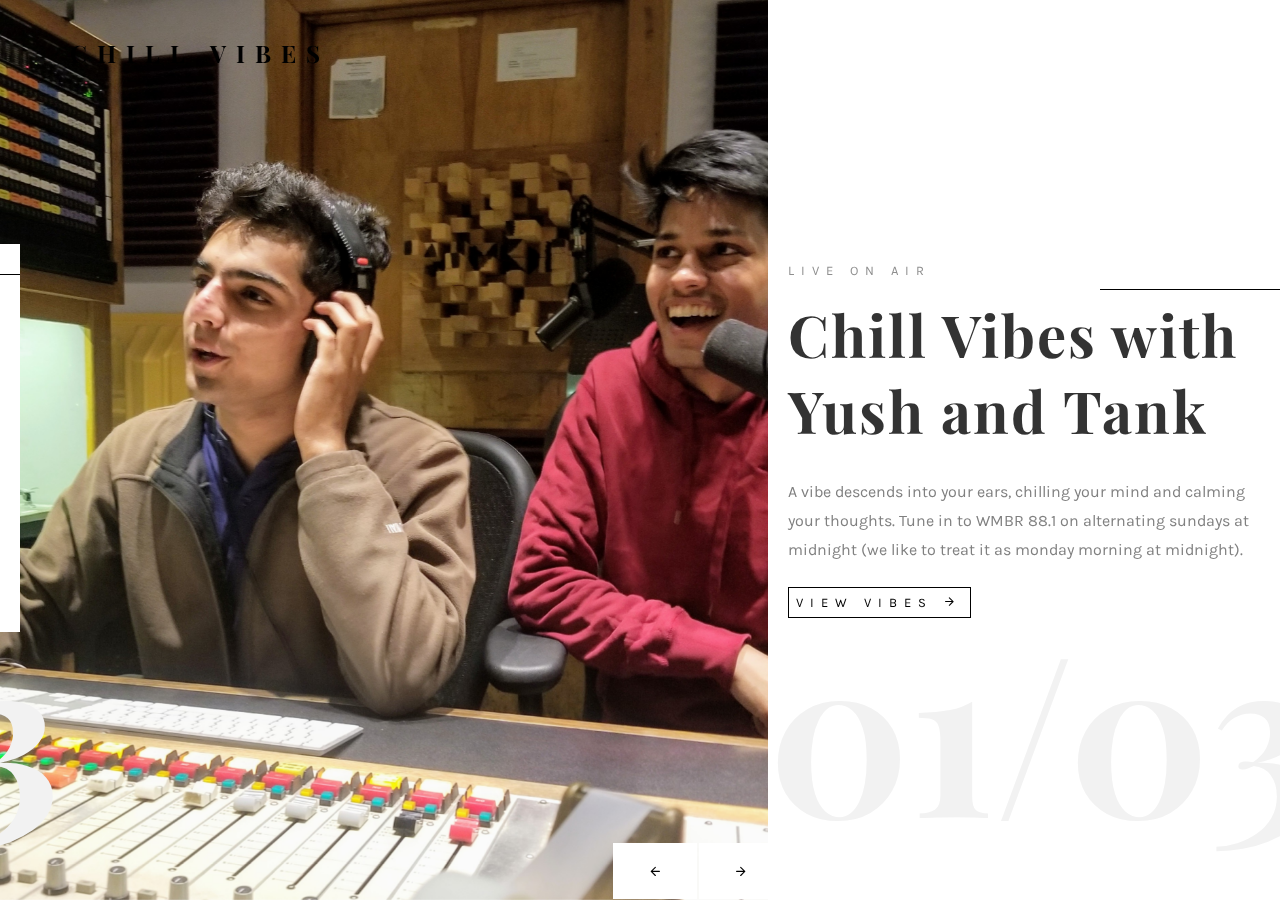
==== index.html @ d52e5799 "updated text to not overlap" ====
<!DOCTYPE HTML>
<html>
	<head>
	<meta charset="utf-8">
	<meta http-equiv="X-UA-Compatible" content="IE=edge">
	<title>Chill Vibes</title>
	<meta name="viewport" content="width=device-width, initial-scale=1">
	<meta name="description" content="" />
	<meta name="keywords" content="" />
	<meta name="author" content="" />

  <!-- Facebook and Twitter integration -->
	<meta property="og:title" content=""/>
	<meta property="og:image" content=""/>
	<meta property="og:url" content=""/>
	<meta property="og:site_name" content=""/>
	<meta property="og:description" content=""/>
	<meta name="twitter:title" content="" />
	<meta name="twitter:image" content="" />
	<meta name="twitter:url" content="" />
	<meta name="twitter:card" content="" />

	<!-- Place favicon.ico and apple-touch-icon.png in the root directory -->
	<link rel="shortcut icon" href="favicon.ico">

	<link href="https://fonts.googleapis.com/css?family=Karla:400,700" rel="stylesheet">
	<link href="https://fonts.googleapis.com/css?family=Playfair+Display:400,400i,700" rel="stylesheet">
	
	<!-- Animate.css -->
	<link rel="stylesheet" href="css/animate.css">
	<!-- Icomoon Icon Fonts-->
	<link rel="stylesheet" href="css/icomoon.css">
	<!-- Bootstrap  -->
	<link rel="stylesheet" href="css/bootstrap.css">
	<!-- Owl Carousel -->
	<link rel="stylesheet" href="css/owl.carousel.min.css">
	<link rel="stylesheet" href="css/owl.theme.default.min.css">
	<!-- Magnific Popup -->
	<link rel="stylesheet" href="css/magnific-popup.css">

	<link rel="stylesheet" href="css/style.css">


	<!-- Modernizr JS -->
	<script src="js/modernizr-2.6.2.min.js"></script>
	<!-- FOR IE9 below -->
	<!--[if lt IE 9]>
	<script src="js/respond.min.js"></script>
	<![endif]-->

	</head>
	<body>

	<!-- <nav id="colorlib-main-nav" role="navigation">
		<a href="#" class="js-colorlib-nav-toggle colorlib-nav-toggle active"><i></i></a>
		<div class="js-fullheight colorlib-table">
			<div class="colorlib-table-cell js-fullheight">
				<div class="row">
					<div class="col-md-12">
						<div class="form-group">
							<input type="text" class="form-control" id="search" placeholder="Enter any key to search...">
							<button type="submit" class="btn btn-primary"><i class="icon-search3"></i></button>
						</div>
					</div>
				</div>
				<div class="row">
					<div class="col-md-12">
						<ul>
							<li class="active"><a href="index.html">Home</a></li>
							<li><a href="work.html">Work</a></li>
							<li><a href="blog.html">Blog</a></li>
							<li><a href="about.html">About</a></li>
							<li><a href="contact.html">Contact</a></li>
						</ul>
					</div>
				</div>
				<div class="row">
					<div class="col-md-12">
						<h2 class="head-title">Gallery</h2>
						<a href="images/work-1.jpg" class="gallery image-popup-link text-center" style="background-image: url(images/work-1.jpg);">
							<span><i class="icon-search3"></i></span>
						</a>
						<a href="images/work-2.jpg" class="gallery image-popup-link text-center" style="background-image: url(images/work-2.jpg);">
							<span><i class="icon-search3"></i></span>
						</a>
						<a href="images/work-3.jpg" class="gallery image-popup-link text-center" style="background-image: url(images/work-3.jpg);">
							<span><i class="icon-search3"></i></span>
						</a>
						<a href="images/work-4.jpg" class="gallery image-popup-link text-center" style="background-image: url(images/work-4.jpg);">
							<span><i class="icon-search3"></i></span>
						</a>
					</div>
				</div>
			</div>
		</div>
	</nav> -->
	
	<div id="colorlib-page">
		<header>
			<div class="container">
				<div class="row">
					<div class="col-md-12">
						<div class="colorlib-navbar-brand">
							<a class="colorlib-logo" href="index.html">Chill Vibes</a>
						</div>
						<!-- <a href="#" class="js-colorlib-nav-toggle colorlib-nav-toggle"><i></i></a> -->
					</div>
				</div>
			</div>
		</header>
		<div id="colorlib-hero" class="js-fullheight">
			<div class="owl-carousel">
				<div class="item">
					<div class="hero-flex js-fullheight">
						<div class="col-three-forth">
							<div class="hero-img js-fullheight" style="background-image: url(images/radioshow1.jpg);"></div>
						</div>
						<div class="col-one-forth js-fullheight">
							<div class="display-t js-fullheight">
								<div class="display-tc js-fullheight">
									<h2 class="number">01/03</h2>
									<div class="text-inner" style="background-color:rgb(256,256,256);margin-left: 20px">
										<div class="desc">
											<span class="tag" >Live on Air</span>
											<h2>Chill Vibes with Yush and Tank</h2>
											<p>A vibe descends into your ears, chilling your mind and calming your thoughts. Tune in to WMBR 88.1 on alternating sundays at midnight (we like to treat it as monday morning at midnight).</p>
											<p><a href="work.html" class="btn-view" >View Vibes <i class="icon-arrow-right3"></i></a></p>
										</div>
									</div>
								</div>
							</div>
						</div>
					</div>
				</div>
				<div class="item">
					<div class="hero-flex js-fullheight">
						<div class="col-three-forth">
							<div class="hero-img js-fullheight" style="background-image: url(images/img_bg_1.jpg);"></div>
						</div>
						<div class="col-one-forth js-fullheight">
							<div class="display-t js-fullheight">
								<div class="display-tc js-fullheight">
									<h2 class="number">02/03</h2>
									<div class="text-inner"  style="background-color:rgb(256,256,256);margin-left: 20px">
										<div class="desc">
											<span class="tag" >Live on Air</span>
											<h2 >Chill Vibes with Yush and Tank</h2>
											<p >A small vibe whistles into your ears, chilling your mind and calming your thoughts. Tune in to WMBR 88.1 on alternating sundays at midnight (we like to treat it as monday morning at midnight).</p>
											<p><a href="work.html" class="btn-view" >View Vibes <i class="icon-arrow-right3"></i></a></p>
										</div>
									</div>
								</div>
							</div>
						</div>
					</div>
				</div>
				<div class="item">
					<div class="hero-flex js-fullheight">
						<div class="col-three-forth">
							<div class="hero-img js-fullheight" style="background-image: url(images/walker1.jpg);"></div>
						</div>
						<div class="col-one-forth js-fullheight">
							<h2 class="number">03/03</h2>
							<div class="display-t js-fullheight">
								<div class="display-tc js-fullheight">
									<div class="text-inner"  style="background-color:rgb(256,256,256);margin-left: 20px">
										<div class="desc">
											<span class="tag" >Live on Air</span>
											<h2 >Chill Vibes with Yush and Tank</h2>
											<p >A small vibe carouses into your ears, chilling your mind and calming your thoughts. Tune in to WMBR 88.1 on alternating sundays at midnight (we like to treat it as monday morning at midnight).</p>
											<p><a href="work.html" class="btn-view" >View Vibes<i class="icon-arrow-right3"></i></a></p>
										</div>
									</div>
								</div>
							</div>
						</div>
					</div>
				</div>
			</div>
		</div>
	
	</div>

	<!-- jQuery -->
	<script src="js/jquery.min.js"></script>
	<!-- jQuery Easing -->
	<script src="js/jquery.easing.1.3.js"></script>
	<!-- Bootstrap -->
	<script src="js/bootstrap.min.js"></script>
	<!-- Waypoints -->
	<script src="js/jquery.waypoints.min.js"></script>
	<!-- Owl Carousel -->
	<script src="js/owl.carousel.min.js"></script>
	<!-- Magnific Popup -->
	<script src="js/jquery.magnific-popup.min.js"></script>
	<script src="js/magnific-popup-options.js"></script>

	<!-- Main JS (Do not remove) -->
	<script src="js/main.js"></script>

	</body>
</html>
---- css/icomoon.css ----
@font-face {
  font-family: 'icomoon';
  src:  url('fonts/icomoon.eot?tmere9');
  src:  url('fonts/icomoon.eot?tmere9#iefix') format('embedded-opentype'),
    url('fonts/icomoon.ttf?tmere9') format('truetype'),
    url('fonts/icomoon.woff?tmere9') format('woff'),
    url('fonts/icomoon.svg?tmere9#icomoon') format('svg');
  font-weight: normal;
  font-style: normal;
}

[class^="icon-"], [class*=" icon-"] {
  /* use !important to prevent issues with browser extensions that change fonts */
  font-family: 'icomoon' !important;
  speak: none;
  font-style: normal;
  font-weight: normal;
  font-variant: normal;
  text-transform: none;
  line-height: 1;

  /* Better Font Rendering =========== */
  -webkit-font-smoothing: antialiased;
  -moz-osx-font-smoothing: grayscale;
}

.icon-activity:before {
  content: "\e900";
}
.icon-airplay:before {
  content: "\e901";
}
.icon-alert-circle:before {
  content: "\e902";
}
.icon-alert-octagon:before {
  content: "\e903";
}
.icon-alert-triangle:before {
  content: "\e904";
}
.icon-align-center:before {
  content: "\e905";
}
.icon-align-justify:before {
  content: "\e906";
}
.icon-align-left:before {
  content: "\e907";
}
.icon-align-right:before {
  content: "\e908";
}
.icon-anchor:before {
  content: "\e909";
}
.icon-aperture:before {
  content: "\e90a";
}
.icon-arrow-down3:before {
  content: "\e90b";
}
.icon-arrow-down-circle:before {
  content: "\e90c";
}
.icon-arrow-down-left3:before {
  content: "\e90d";
}
.icon-arrow-down-right3:before {
  content: "\e90e";
}
.icon-arrow-left3:before {
  content: "\e90f";
}
.icon-arrow-left-circle:before {
  content: "\e910";
}
.icon-arrow-right3:before {
  content: "\e911";
}
.icon-arrow-right-circle:before {
  content: "\e912";
}
.icon-arrow-up3:before {
  content: "\e913";
}
.icon-arrow-up-circle:before {
  content: "\e914";
}
.icon-arrow-up-left3:before {
  content: "\e915";
}
.icon-arrow-up-right3:before {
  content: "\e916";
}
.icon-at-sign:before {
  content: "\e917";
}
.icon-award:before {
  content: "\e918";
}
.icon-bar-chart:before {
  content: "\e919";
}
.icon-bar-chart-2:before {
  content: "\e91a";
}
.icon-battery:before {
  content: "\e91b";
}
.icon-battery-charging:before {
  content: "\e91c";
}
.icon-bell2:before {
  content: "\e91d";
}
.icon-bell-off:before {
  content: "\e91e";
}
.icon-bluetooth:before {
  content: "\e91f";
}
.icon-bold2:before {
  content: "\e920";
}
.icon-book2:before {
  content: "\e921";
}
.icon-book-open:before {
  content: "\e922";
}
.icon-bookmark2:before {
  content: "\e923";
}
.icon-box:before {
  content: "\e924";
}
.icon-briefcase2:before {
  content: "\e925";
}
.icon-calendar2:before {
  content: "\e926";
}
.icon-camera2:before {
  content: "\e927";
}
.icon-camera-off:before {
  content: "\e928";
}
.icon-cast:before {
  content: "\e929";
}
.icon-check:before {
  content: "\e92a";
}
.icon-check-circle:before {
  content: "\e92b";
}
.icon-check-square:before {
  content: "\e92c";
}
.icon-chevron-down:before {
  content: "\e92d";
}
.icon-chevron-left:before {
  content: "\e92e";
}
.icon-chevron-right:before {
  content: "\e92f";
}
.icon-chevron-up:before {
  content: "\e930";
}
.icon-chevrons-down:before {
  content: "\e931";
}
.icon-chevrons-left:before {
  content: "\e932";
}
.icon-chevrons-right:before {
  content: "\e933";
}
.icon-chevrons-up:before {
  content: "\e934";
}
.icon-chrome2:before {
  content: "\e935";
}
.icon-circle:before {
  content: "\e936";
}
.icon-clipboard2:before {
  content: "\e937";
}
.icon-clock3:before {
  content: "\e938";
}
.icon-cloud2:before {
  content: "\e939";
}
.icon-cloud-drizzle:before {
  content: "\e93a";
}
.icon-cloud-lightning:before {
  content: "\e93b";
}
.icon-cloud-off:before {
  content: "\e93c";
}
.icon-cloud-rain:before {
  content: "\e93d";
}
.icon-cloud-snow:before {
  content: "\e93e";
}
.icon-code:before {
  content: "\e93f";
}
.icon-codepen2:before {
  content: "\e940";
}
.icon-command2:before {
  content: "\e941";
}
.icon-compass3:before {
  content: "\e942";
}
.icon-copy2:before {
  content: "\e943";
}
.icon-corner-down-left:before {
  content: "\e944";
}
.icon-corner-down-right:before {
  content: "\e945";
}
.icon-corner-left-down:before {
  content: "\e946";
}
.icon-corner-left-up:before {
  content: "\e947";
}
.icon-corner-right-down:before {
  content: "\e948";
}
.icon-corner-right-up:before {
  content: "\e949";
}
.icon-corner-up-left:before {
  content: "\e94a";
}
.icon-corner-up-right:before {
  content: "\e94b";
}
.icon-cpu:before {
  content: "\e94c";
}
.icon-credit-card2:before {
  content: "\e94d";
}
.icon-crop2:before {
  content: "\e94e";
}
.icon-crosshair:before {
  content: "\e94f";
}
.icon-database2:before {
  content: "\e950";
}
.icon-delete:before {
  content: "\e951";
}
.icon-disc:before {
  content: "\e952";
}
.icon-dollar-sign:before {
  content: "\e953";
}
.icon-download4:before {
  content: "\e954";
}
.icon-download-cloud:before {
  content: "\e955";
}
.icon-droplet2:before {
  content: "\e956";
}
.icon-edit:before {
  content: "\e957";
}
.icon-edit-2:before {
  content: "\e958";
}
.icon-edit-3:before {
  content: "\e959";
}
.icon-external-link:before {
  content: "\e95a";
}
.icon-eye2:before {
  content: "\e95b";
}
.icon-eye-off:before {
  content: "\e95c";
}
.icon-facebook3:before {
  content: "\e95d";
}
.icon-fast-forward:before {
  content: "\e95e";
}
.icon-feather:before {
  content: "\e95f";
}
.icon-file:before {
  content: "\e960";
}
.icon-file-minus:before {
  content: "\e961";
}
.icon-file-plus:before {
  content: "\e962";
}
.icon-file-text3:before {
  content: "\e963";
}
.icon-film2:before {
  content: "\e964";
}
.icon-filter2:before {
  content: "\e965";
}
.icon-flag2:before {
  content: "\e966";
}
.icon-folder2:before {
  content: "\e967";
}
.icon-folder-minus2:before {
  content: "\e968";
}
.icon-folder-plus2:before {
  content: "\e969";
}
.icon-git-branch:before {
  content: "\e96a";
}
.icon-git-commit:before {
  content: "\e96b";
}
.icon-git-merge:before {
  content: "\e96c";
}
.icon-git-pull-request:before {
  content: "\e96d";
}
.icon-github2:before {
  content: "\e96e";
}
.icon-gitlab:before {
  content: "\e96f";
}
.icon-globe:before {
  content: "\e970";
}
.icon-grid:before {
  content: "\e971";
}
.icon-hard-drive:before {
  content: "\e972";
}
.icon-hash:before {
  content: "\e973";
}
.icon-headphones2:before {
  content: "\e974";
}
.icon-heart2:before {
  content: "\e975";
}
.icon-help-circle:before {
  content: "\e976";
}
.icon-home4:before {
  content: "\e977";
}
.icon-image2:before {
  content: "\e978";
}
.icon-inbox:before {
  content: "\e979";
}
.icon-info2:before {
  content: "\e97a";
}
.icon-instagram2:before {
  content: "\e97b";
}
.icon-italic2:before {
  content: "\e97c";
}
.icon-layers:before {
  content: "\e97d";
}
.icon-layout:before {
  content: "\e97e";
}
.icon-life-buoy:before {
  content: "\e97f";
}
.icon-link2:before {
  content: "\e980";
}
.icon-link-2:before {
  content: "\e981";
}
.icon-linkedin3:before {
  content: "\e982";
}
.icon-list3:before {
  content: "\e983";
}
.icon-loader:before {
  content: "\e984";
}
.icon-lock2:before {
  content: "\e985";
}
.icon-log-in:before {
  content: "\e986";
}
.icon-log-out:before {
  content: "\e987";
}
.icon-mail5:before {
  content: "\e988";
}
.icon-map3:before {
  content: "\e989";
}
.icon-map-pin:before {
  content: "\e98a";
}
.icon-maximize:before {
  content: "\e98b";
}
.icon-maximize-2:before {
  content: "\e98c";
}
.icon-menu5:before {
  content: "\e98d";
}
.icon-message-circle:before {
  content: "\e98e";
}
.icon-message-square:before {
  content: "\e98f";
}
.icon-mic2:before {
  content: "\e990";
}
.icon-mic-off:before {
  content: "\e991";
}
.icon-minimize:before {
  content: "\e992";
}
.icon-minimize-2:before {
  content: "\e993";
}
.icon-minus2:before {
  content: "\e994";
}
.icon-minus-circle:before {
  content: "\e995";
}
.icon-minus-square:before {
  content: "\e996";
}
.icon-monitor:before {
  content: "\e997";
}
.icon-moon:before {
  content: "\e998";
}
.icon-more-horizontal:before {
  content: "\e999";
}
.icon-more-vertical:before {
  content: "\e99a";
}
.icon-move:before {
  content: "\e99b";
}
.icon-music2:before {
  content: "\e99c";
}
.icon-navigation:before {
  content: "\e99d";
}
.icon-navigation-2:before {
  content: "\e99e";
}
.icon-octagon:before {
  content: "\e99f";
}
.icon-package:before {
  content: "\e9a0";
}
.icon-paperclip:before {
  content: "\e9a1";
}
.icon-pause3:before {
  content: "\e9a2";
}
.icon-pause-circle:before {
  content: "\e9a3";
}
.icon-percent:before {
  content: "\e9a4";
}
.icon-phone2:before {
  content: "\e9a5";
}
.icon-phone-call:before {
  content: "\e9a6";
}
.icon-phone-forwarded:before {
  content: "\e9a7";
}
.icon-phone-incoming:before {
  content: "\e9a8";
}
.icon-phone-missed:before {
  content: "\e9a9";
}
.icon-phone-off:before {
  content: "\e9aa";
}
.icon-phone-outgoing:before {
  content: "\e9ab";
}
.icon-pie-chart2:before {
  content: "\e9ac";
}
.icon-play4:before {
  content: "\e9ad";
}
.icon-play-circle:before {
  content: "\e9ae";
}
.icon-plus2:before {
  content: "\e9af";
}
.icon-plus-circle:before {
  content: "\e9b0";
}
.icon-plus-square:before {
  content: "\e9b1";
}
.icon-pocket:before {
  content: "\e9b2";
}
.icon-power2:before {
  content: "\e9b3";
}
.icon-printer2:before {
  content: "\e9b4";
}
.icon-radio:before {
  content: "\e9b5";
}
.icon-refresh-ccw:before {
  content: "\e9b6";
}
.icon-refresh-cw:before {
  content: "\e9b7";
}
.icon-repeat:before {
  content: "\e9b8";
}
.icon-rewind:before {
  content: "\e9b9";
}
.icon-rotate-ccw:before {
  content: "\e9ba";
}
.icon-rotate-cw:before {
  content: "\e9bb";
}
.icon-rss3:before {
  content: "\e9bc";
}
.icon-save:before {
  content: "\e9bd";
}
.icon-scissors2:before {
  content: "\e9be";
}
.icon-search2:before {
  content: "\e9bf";
}
.icon-send:before {
  content: "\e9c0";
}
.icon-server:before {
  content: "\e9c1";
}
.icon-settings:before {
  content: "\e9c2";
}
.icon-share3:before {
  content: "\e9c3";
}
.icon-share-2:before {
  content: "\e9c4";
}
.icon-shield2:before {
  content: "\e9c5";
}
.icon-shield-off:before {
  content: "\e9c6";
}
.icon-shopping-bag:before {
  content: "\e9c7";
}
.icon-shopping-cart:before {
  content: "\e9c8";
}
.icon-shuffle2:before {
  content: "\e9c9";
}
.icon-sidebar:before {
  content: "\e9ca";
}
.icon-skip-back:before {
  content: "\e9cb";
}
.icon-skip-forward:before {
  content: "\e9cc";
}
.icon-slack:before {
  content: "\e9cd";
}
.icon-slash:before {
  content: "\e9ce";
}
.icon-sliders:before {
  content: "\e9cf";
}
.icon-smartphone:before {
  content: "\e9d0";
}
.icon-speaker:before {
  content: "\e9d1";
}
.icon-square:before {
  content: "\e9d2";
}
.icon-star:before {
  content: "\e9d3";
}
.icon-stop-circle:before {
  content: "\e9d4";
}
.icon-sun2:before {
  content: "\e9d5";
}
.icon-sunrise:before {
  content: "\e9d6";
}
.icon-sunset:before {
  content: "\e9d7";
}
.icon-tablet2:before {
  content: "\e9d8";
}
.icon-tag:before {
  content: "\e9d9";
}
.icon-target2:before {
  content: "\e9da";
}
.icon-terminal2:before {
  content: "\e9db";
}
.icon-thermometer:before {
  content: "\e9dc";
}
.icon-thumbs-down:before {
  content: "\e9dd";
}
.icon-thumbs-up:before {
  content: "\e9de";
}
.icon-toggle-left:before {
  content: "\e9df";
}
.icon-toggle-right:before {
  content: "\e9e0";
}
.icon-trash:before {
  content: "\e9e1";
}
.icon-trash-2:before {
  content: "\e9e2";
}
.icon-trending-down:before {
  content: "\e9e3";
}
.icon-trending-up:before {
  content: "\e9e4";
}
.icon-triangle:before {
  content: "\e9e5";
}
.icon-truck2:before {
  content: "\e9e6";
}
.icon-tv2:before {
  content: "\e9e7";
}
.icon-twitter2:before {
  content: "\e9e8";
}
.icon-type:before {
  content: "\e9e9";
}
.icon-umbrella:before {
  content: "\e9ea";
}
.icon-underline2:before {
  content: "\e9eb";
}
.icon-unlock:before {
  content: "\e9ec";
}
.icon-upload4:before {
  content: "\e9ed";
}
.icon-upload-cloud:before {
  content: "\e9ee";
}
.icon-user2:before {
  content: "\e9ef";
}
.icon-user-check2:before {
  content: "\e9f0";
}
.icon-user-minus2:before {
  content: "\e9f1";
}
.icon-user-plus2:before {
  content: "\e9f2";
}
.icon-user-x:before {
  content: "\e9f3";
}
.icon-users2:before {
  content: "\e9f4";
}
.icon-video:before {
  content: "\e9f5";
}
.icon-video-off:before {
  content: "\e9f6";
}
.icon-voicemail:before {
  content: "\e9f7";
}
.icon-volume:before {
  content: "\e9f8";
}
.icon-volume-1:before {
  content: "\e9f9";
}
.icon-volume-2:before {
  content: "\e9fa";
}
.icon-volume-x:before {
  content: "\e9fb";
}
.icon-watch:before {
  content: "\e9fc";
}
.icon-wifi:before {
  content: "\e9fd";
}
.icon-wifi-off:before {
  content: "\e9fe";
}
.icon-wind:before {
  content: "\e9ff";
}
.icon-x:before {
  content: "\ea00";
}
.icon-x-circle:before {
  content: "\ea01";
}
.icon-x-square:before {
  content: "\ea02";
}
.icon-zap:before {
  content: "\ea03";
}
.icon-zap-off:before {
  content: "\ea04";
}
.icon-zoom-in2:before {
  content: "\ea05";
}
.icon-zoom-out2:before {
  content: "\ea06";
}
.icon-times:before {
  content: "\ea07";
}
.icon-tick:before {
  content: "\ea08";
}
.icon-plus3:before {
  content: "\ea09";
}
.icon-minus3:before {
  content: "\ea0a";
}
.icon-equals:before {
  content: "\ea0b";
}
.icon-divide:before {
  content: "\ea0c";
}
.icon-chevron-right2:before {
  content: "\ea0d";
}
.icon-chevron-left2:before {
  content: "\ea0e";
}
.icon-arrow-right-thick:before {
  content: "\ea0f";
}
.icon-arrow-left-thick:before {
  content: "\ea10";
}
.icon-th-small:before {
  content: "\ea11";
}
.icon-th-menu:before {
  content: "\ea12";
}
.icon-th-list:before {
  content: "\ea13";
}
.icon-th-large:before {
  content: "\ea14";
}
.icon-home5:before {
  content: "\ea15";
}
.icon-arrow-forward:before {
  content: "\ea16";
}
.icon-arrow-back:before {
  content: "\ea17";
}
.icon-rss4:before {
  content: "\ea18";
}
.icon-location3:before {
  content: "\ea19";
}
.icon-link3:before {
  content: "\ea1a";
}
.icon-image3:before {
  content: "\ea1b";
}
.icon-arrow-up-thick:before {
  content: "\ea1c";
}
.icon-arrow-down-thick:before {
  content: "\ea1d";
}
.icon-starburst:before {
  content: "\ea1e";
}
.icon-starburst-outline:before {
  content: "\ea1f";
}
.icon-star2:before {
  content: "\ea20";
}
.icon-flow-children:before {
  content: "\ea21";
}
.icon-export:before {
  content: "\ea22";
}
.icon-delete2:before {
  content: "\ea23";
}
.icon-delete-outline:before {
  content: "\ea24";
}
.icon-cloud-storage:before {
  content: "\ea25";
}
.icon-wi-fi:before {
  content: "\ea26";
}
.icon-heart3:before {
  content: "\ea27";
}
.icon-flash:before {
  content: "\ea28";
}
.icon-cancel:before {
  content: "\ea29";
}
.icon-backspace:before {
  content: "\ea2a";
}
.icon-attachment2:before {
  content: "\ea2b";
}
.icon-arrow-move:before {
  content: "\ea2c";
}
.icon-warning2:before {
  content: "\ea2d";
}
.icon-user3:before {
  content: "\ea2e";
}
.icon-radar:before {
  content: "\ea2f";
}
.icon-lock-open:before {
  content: "\ea30";
}
.icon-lock-closed:before {
  content: "\ea31";
}
.icon-location-arrow:before {
  content: "\ea32";
}
.icon-info3:before {
  content: "\ea33";
}
.icon-user-delete:before {
  content: "\ea34";
}
.icon-user-add:before {
  content: "\ea35";
}
.icon-media-pause:before {
  content: "\ea36";
}
.icon-group:before {
  content: "\ea37";
}
.icon-chart-pie:before {
  content: "\ea38";
}
.icon-chart-line:before {
  content: "\ea39";
}
.icon-chart-bar:before {
  content: "\ea3a";
}
.icon-chart-area:before {
  content: "\ea3b";
}
.icon-video2:before {
  content: "\ea3c";
}
.icon-point-of-interest:before {
  content: "\ea3d";
}
.icon-infinity:before {
  content: "\ea3e";
}
.icon-globe2:before {
  content: "\ea3f";
}
.icon-eye3:before {
  content: "\ea40";
}
.icon-cog2:before {
  content: "\ea41";
}
.icon-camera3:before {
  content: "\ea42";
}
.icon-upload5:before {
  content: "\ea43";
}
.icon-scissors3:before {
  content: "\ea44";
}
.icon-refresh:before {
  content: "\ea45";
}
.icon-pin:before {
  content: "\ea46";
}
.icon-key3:before {
  content: "\ea47";
}
.icon-info-large:before {
  content: "\ea48";
}
.icon-eject2:before {
  content: "\ea49";
}
.icon-download5:before {
  content: "\ea4a";
}
.icon-zoom:before {
  content: "\ea4b";
}
.icon-zoom-out3:before {
  content: "\ea4c";
}
.icon-zoom-in3:before {
  content: "\ea4d";
}
.icon-sort-numerically:before {
  content: "\ea4e";
}
.icon-sort-alphabetically:before {
  content: "\ea4f";
}
.icon-input-checked:before {
  content: "\ea50";
}
.icon-calender:before {
  content: "\ea51";
}
.icon-world:before {
  content: "\ea52";
}
.icon-notes:before {
  content: "\ea53";
}
.icon-code2:before {
  content: "\ea54";
}
.icon-arrow-sync:before {
  content: "\ea55";
}
.icon-arrow-shuffle:before {
  content: "\ea56";
}
.icon-arrow-repeat:before {
  content: "\ea57";
}
.icon-arrow-minimise:before {
  content: "\ea58";
}
.icon-arrow-maximise:before {
  content: "\ea59";
}
.icon-arrow-loop:before {
  content: "\ea5a";
}
.icon-anchor2:before {
  content: "\ea5b";
}
.icon-spanner:before {
  content: "\ea5c";
}
.icon-puzzle:before {
  content: "\ea5d";
}
.icon-power3:before {
  content: "\ea5e";
}
.icon-plane:before {
  content: "\ea5f";
}
.icon-pi:before {
  content: "\ea60";
}
.icon-phone3:before {
  content: "\ea61";
}
.icon-microphone:before {
  content: "\ea62";
}
.icon-media-rewind:before {
  content: "\ea63";
}
.icon-flag3:before {
  content: "\ea64";
}
.icon-adjust-brightness:before {
  content: "\ea65";
}
.icon-waves:before {
  content: "\ea66";
}
.icon-social-twitter:before {
  content: "\ea67";
}
.icon-social-facebook:before {
  content: "\ea68";
}
.icon-social-dribbble:before {
  content: "\ea69";
}
.icon-media-stop:before {
  content: "\ea6a";
}
.icon-media-record:before {
  content: "\ea6b";
}
.icon-media-play:before {
  content: "\ea6c";
}
.icon-media-fast-forward:before {
  content: "\ea6d";
}
.icon-media-eject:before {
  content: "\ea6e";
}
.icon-social-vimeo:before {
  content: "\ea6f";
}
.icon-social-tumbler:before {
  content: "\ea70";
}
.icon-social-skype:before {
  content: "\ea71";
}
.icon-social-pinterest:before {
  content: "\ea72";
}
.icon-social-linkedin:before {
  content: "\ea73";
}
.icon-social-last-fm:before {
  content: "\ea74";
}
.icon-social-github:before {
  content: "\ea75";
}
.icon-social-flickr:before {
  content: "\ea76";
}
.icon-at:before {
  content: "\ea77";
}
.icon-times-outline:before {
  content: "\ea78";
}
.icon-plus-outline:before {
  content: "\ea79";
}
.icon-minus-outline:before {
  content: "\ea7a";
}
.icon-tick-outline:before {
  content: "\ea7b";
}
.icon-th-large-outline:before {
  content: "\ea7c";
}
.icon-equals-outline:before {
  content: "\ea7d";
}
.icon-divide-outline:before {
  content: "\ea7e";
}
.icon-chevron-right-outline:before {
  content: "\ea7f";
}
.icon-chevron-left-outline:before {
  content: "\ea80";
}
.icon-arrow-right-outline:before {
  content: "\ea81";
}
.icon-arrow-left-outline:before {
  content: "\ea82";
}
.icon-th-small-outline:before {
  content: "\ea83";
}
.icon-th-menu-outline:before {
  content: "\ea84";
}
.icon-th-list-outline:before {
  content: "\ea85";
}
.icon-news:before {
  content: "\ea86";
}
.icon-home-outline:before {
  content: "\ea87";
}
.icon-arrow-up-outline:before {
  content: "\ea88";
}
.icon-arrow-forward-outline:before {
  content: "\ea89";
}
.icon-arrow-down-outline:before {
  content: "\ea8a";
}
.icon-arrow-back-outline:before {
  content: "\ea8b";
}
.icon-trash2:before {
  content: "\ea8c";
}
.icon-rss-outline:before {
  content: "\ea8d";
}
.icon-message:before {
  content: "\ea8e";
}
.icon-location-outline:before {
  content: "\ea8f";
}
.icon-link-outline:before {
  content: "\ea90";
}
.icon-image-outline:before {
  content: "\ea91";
}
.icon-export-outline:before {
  content: "\ea92";
}
.icon-cross2:before {
  content: "\ea93";
}
.icon-wi-fi-outline:before {
  content: "\ea94";
}
.icon-star-outline:before {
  content: "\ea95";
}
.icon-media-pause-outline:before {
  content: "\ea96";
}
.icon-mail6:before {
  content: "\ea97";
}
.icon-heart-outline:before {
  content: "\ea98";
}
.icon-flash-outline:before {
  content: "\ea99";
}
.icon-cancel-outline:before {
  content: "\ea9a";
}
.icon-beaker:before {
  content: "\ea9b";
}
.icon-arrow-move-outline:before {
  content: "\ea9c";
}
.icon-watch2:before {
  content: "\ea9d";
}
.icon-warning-outline:before {
  content: "\ea9e";
}
.icon-time:before {
  content: "\ea9f";
}
.icon-radar-outline:before {
  content: "\eaa0";
}
.icon-lock-open-outline:before {
  content: "\eaa1";
}
.icon-location-arrow-outline:before {
  content: "\eaa2";
}
.icon-info-outline:before {
  content: "\eaa3";
}
.icon-backspace-outline:before {
  content: "\eaa4";
}
.icon-attachment-outline:before {
  content: "\eaa5";
}
.icon-user-outline:before {
  content: "\eaa6";
}
.icon-user-delete-outline:before {
  content: "\eaa7";
}
.icon-user-add-outline:before {
  content: "\eaa8";
}
.icon-lock-closed-outline:before {
  content: "\eaa9";
}
.icon-group-outline:before {
  content: "\eaaa";
}
.icon-chart-pie-outline:before {
  content: "\eaab";
}
.icon-chart-line-outline:before {
  content: "\eaac";
}
.icon-chart-bar-outline:before {
  content: "\eaad";
}
.icon-chart-area-outline:before {
  content: "\eaae";
}
.icon-video-outline:before {
  content: "\eaaf";
}
.icon-point-of-interest-outline:before {
  content: "\eab0";
}
.icon-map4:before {
  content: "\eab1";
}
.icon-key-outline:before {
  content: "\eab2";
}
.icon-infinity-outline:before {
  content: "\eab3";
}
.icon-globe-outline:before {
  content: "\eab4";
}
.icon-eye-outline:before {
  content: "\eab5";
}
.icon-cog-outline:before {
  content: "\eab6";
}
.icon-camera-outline:before {
  content: "\eab7";
}
.icon-upload-outline:before {
  content: "\eab8";
}
.icon-support:before {
  content: "\eab9";
}
.icon-scissors-outline:before {
  content: "\eaba";
}
.icon-refresh-outline:before {
  content: "\eabb";
}
.icon-info-large-outline:before {
  content: "\eabc";
}
.icon-eject-outline:before {
  content: "\eabd";
}
.icon-download-outline:before {
  content: "\eabe";
}
.icon-battery-mid:before {
  content: "\eabf";
}
.icon-battery-low:before {
  content: "\eac0";
}
.icon-battery-high:before {
  content: "\eac1";
}
.icon-zoom-outline:before {
  content: "\eac2";
}
.icon-zoom-out-outline:before {
  content: "\eac3";
}
.icon-zoom-in-outline:before {
  content: "\eac4";
}
.icon-tag2:before {
  content: "\eac5";
}
.icon-tabs-outline:before {
  content: "\eac6";
}
.icon-pin-outline:before {
  content: "\eac7";
}
.icon-message-typing:before {
  content: "\eac8";
}
.icon-directions:before {
  content: "\eac9";
}
.icon-battery-full:before {
  content: "\eaca";
}
.icon-battery-charge:before {
  content: "\eacb";
}
.icon-pipette:before {
  content: "\eacc";
}
.icon-pencil3:before {
  content: "\eacd";
}
.icon-folder3:before {
  content: "\eace";
}
.icon-folder-delete:before {
  content: "\eacf";
}
.icon-folder-add:before {
  content: "\ead0";
}
.icon-edit2:before {
  content: "\ead1";
}
.icon-document:before {
  content: "\ead2";
}
.icon-document-delete:before {
  content: "\ead3";
}
.icon-document-add:before {
  content: "\ead4";
}
.icon-brush:before {
  content: "\ead5";
}
.icon-thumbs-up2:before {
  content: "\ead6";
}
.icon-thumbs-down2:before {
  content: "\ead7";
}
.icon-pen2:before {
  content: "\ead8";
}
.icon-sort-numerically-outline:before {
  content: "\ead9";
}
.icon-sort-alphabetically-outline:before {
  content: "\eada";
}
.icon-social-last-fm-circular:before {
  content: "\eadb";
}
.icon-social-github-circular:before {
  content: "\eadc";
}
.icon-compass4:before {
  content: "\eadd";
}
.icon-bookmark3:before {
  content: "\eade";
}
.icon-input-checked-outline:before {
  content: "\eadf";
}
.icon-code-outline:before {
  content: "\eae0";
}
.icon-calender-outline:before {
  content: "\eae1";
}
.icon-business-card:before {
  content: "\eae2";
}
.icon-arrow-up4:before {
  content: "\eae3";
}
.icon-arrow-sync-outline:before {
  content: "\eae4";
}
.icon-arrow-right4:before {
  content: "\eae5";
}
.icon-arrow-repeat-outline:before {
  content: "\eae6";
}
.icon-arrow-loop-outline:before {
  content: "\eae7";
}
.icon-arrow-left4:before {
  content: "\eae8";
}
.icon-flow-switch:before {
  content: "\eae9";
}
.icon-flow-parallel:before {
  content: "\eaea";
}
.icon-flow-merge:before {
  content: "\eaeb";
}
.icon-document-text:before {
  content: "\eaec";
}
.icon-clipboard3:before {
  content: "\eaed";
}
.icon-calculator2:before {
  content: "\eaee";
}
.icon-arrow-minimise-outline:before {
  content: "\eaef";
}
.icon-arrow-maximise-outline:before {
  content: "\eaf0";
}
.icon-arrow-down4:before {
  content: "\eaf1";
}
.icon-gift2:before {
  content: "\eaf2";
}
.icon-film3:before {
  content: "\eaf3";
}
.icon-database3:before {
  content: "\eaf4";
}
.icon-bell3:before {
  content: "\eaf5";
}
.icon-anchor-outline:before {
  content: "\eaf6";
}
.icon-adjust-contrast:before {
  content: "\eaf7";
}
.icon-world-outline:before {
  content: "\eaf8";
}
.icon-shopping-bag2:before {
  content: "\eaf9";
}
.icon-power-outline:before {
  content: "\eafa";
}
.icon-notes-outline:before {
  content: "\eafb";
}
.icon-device-tablet:before {
  content: "\eafc";
}
.icon-device-phone:before {
  content: "\eafd";
}
.icon-device-laptop:before {
  content: "\eafe";
}
.icon-device-desktop:before {
  content: "\eaff";
}
.icon-briefcase3:before {
  content: "\eb00";
}
.icon-stopwatch2:before {
  content: "\eb01";
}
.icon-spanner-outline:before {
  content: "\eb02";
}
.icon-puzzle-outline:before {
  content: "\eb03";
}
.icon-printer3:before {
  content: "\eb04";
}
.icon-pi-outline:before {
  content: "\eb05";
}
.icon-lightbulb:before {
  content: "\eb06";
}
.icon-flag-outline:before {
  content: "\eb07";
}
.icon-contacts:before {
  content: "\eb08";
}
.icon-archive:before {
  content: "\eb09";
}
.icon-weather-stormy:before {
  content: "\eb0a";
}
.icon-weather-shower:before {
  content: "\eb0b";
}
.icon-weather-partly-sunny:before {
  content: "\eb0c";
}
.icon-weather-downpour:before {
  content: "\eb0d";
}
.icon-weather-cloudy:before {
  content: "\eb0e";
}
.icon-plane-outline:before {
  content: "\eb0f";
}
.icon-phone-outline:before {
  content: "\eb10";
}
.icon-microphone-outline:before {
  content: "\eb11";
}
.icon-weather-windy:before {
  content: "\eb12";
}
.icon-weather-windy-cloudy:before {
  content: "\eb13";
}
.icon-weather-sunny:before {
  content: "\eb14";
}
.icon-weather-snow:before {
  content: "\eb15";
}
.icon-weather-night:before {
  content: "\eb16";
}
.icon-media-stop-outline:before {
  content: "\eb17";
}
.icon-media-rewind-outline:before {
  content: "\eb18";
}
.icon-media-record-outline:before {
  content: "\eb19";
}
.icon-media-play-outline:before {
  content: "\eb1a";
}
.icon-media-fast-forward-outline:before {
  content: "\eb1b";
}
.icon-media-eject-outline:before {
  content: "\eb1c";
}
.icon-wine:before {
  content: "\eb1d";
}
.icon-waves-outline:before {
  content: "\eb1e";
}
.icon-ticket2:before {
  content: "\eb1f";
}
.icon-tags:before {
  content: "\eb20";
}
.icon-plug:before {
  content: "\eb21";
}
.icon-headphones3:before {
  content: "\eb22";
}
.icon-credit-card3:before {
  content: "\eb23";
}
.icon-coffee:before {
  content: "\eb24";
}
.icon-book3:before {
  content: "\eb25";
}
.icon-beer:before {
  content: "\eb26";
}
.icon-volume2:before {
  content: "\eb27";
}
.icon-volume-up:before {
  content: "\eb28";
}
.icon-volume-mute3:before {
  content: "\eb29";
}
.icon-volume-down:before {
  content: "\eb2a";
}
.icon-social-vimeo-circular:before {
  content: "\eb2b";
}
.icon-social-twitter-circular:before {
  content: "\eb2c";
}
.icon-social-pinterest-circular:before {
  content: "\eb2d";
}
.icon-social-linkedin-circular:before {
  content: "\eb2e";
}
.icon-social-facebook-circular:before {
  content: "\eb2f";
}
.icon-social-dribbble-circular:before {
  content: "\eb30";
}
.icon-tree2:before {
  content: "\eb31";
}
.icon-thermometer2:before {
  content: "\eb32";
}
.icon-social-tumbler-circular:before {
  content: "\eb33";
}
.icon-social-skype-outline:before {
  content: "\eb34";
}
.icon-social-flickr-circular:before {
  content: "\eb35";
}
.icon-social-at-circular:before {
  content: "\eb36";
}
.icon-shopping-cart2:before {
  content: "\eb37";
}
.icon-messages:before {
  content: "\eb38";
}
.icon-leaf2:before {
  content: "\eb39";
}
.icon-feather2:before {
  content: "\eb3a";
}
.icon-box2:before {
  content: "\eb3b";
}
.icon-write:before {
  content: "\eb3c";
}
.icon-clock4:before {
  content: "\eb3d";
}
.icon-reply2:before {
  content: "\eb3e";
}
.icon-reply-all:before {
  content: "\eb3f";
}
.icon-forward4:before {
  content: "\eb40";
}
.icon-flag4:before {
  content: "\eb41";
}
.icon-search3:before {
  content: "\eb42";
}
.icon-trash3:before {
  content: "\eb43";
}
.icon-envelope:before {
  content: "\eb44";
}
.icon-bubble3:before {
  content: "\eb45";
}
.icon-bubbles5:before {
  content: "\eb46";
}
.icon-user4:before {
  content: "\eb47";
}
.icon-users3:before {
  content: "\eb48";
}
.icon-cloud3:before {
  content: "\eb49";
}
.icon-download6:before {
  content: "\eb4a";
}
.icon-upload6:before {
  content: "\eb4b";
}
.icon-rain:before {
  content: "\eb4c";
}
.icon-sun3:before {
  content: "\eb4d";
}
.icon-moon2:before {
  content: "\eb4e";
}
.icon-bell4:before {
  content: "\eb4f";
}
.icon-folder4:before {
  content: "\eb50";
}
.icon-pin2:before {
  content: "\eb51";
}
.icon-sound:before {
  content: "\eb52";
}
.icon-microphone2:before {
  content: "\eb53";
}
.icon-camera4:before {
  content: "\eb54";
}
.icon-image4:before {
  content: "\eb55";
}
.icon-cog3:before {
  content: "\eb56";
}
.icon-calendar3:before {
  content: "\eb57";
}
.icon-book4:before {
  content: "\eb58";
}
.icon-map-marker:before {
  content: "\eb59";
}
.icon-store:before {
  content: "\eb5a";
}
.icon-support2:before {
  content: "\eb5b";
}
.icon-tag3:before {
  content: "\eb5c";
}
.icon-heart4:before {
  content: "\eb5d";
}
.icon-video-camera2:before {
  content: "\eb5e";
}
.icon-trophy2:before {
  content: "\eb5f";
}
.icon-cart2:before {
  content: "\eb60";
}
.icon-eye4:before {
  content: "\eb61";
}
.icon-cancel2:before {
  content: "\eb62";
}
.icon-chart:before {
  content: "\eb63";
}
.icon-target3:before {
  content: "\eb64";
}
.icon-printer4:before {
  content: "\eb65";
}
.icon-location4:before {
  content: "\eb66";
}
.icon-bookmark4:before {
  content: "\eb67";
}
.icon-monitor2:before {
  content: "\eb68";
}
.icon-cross3:before {
  content: "\eb69";
}
.icon-plus4:before {
  content: "\eb6a";
}
.icon-left:before {
  content: "\eb6b";
}
.icon-up:before {
  content: "\eb6c";
}
.icon-browser:before {
  content: "\eb6d";
}
.icon-windows2:before {
  content: "\eb6e";
}
.icon-switch2:before {
  content: "\eb6f";
}
.icon-dashboard:before {
  content: "\eb70";
}
.icon-play5:before {
  content: "\eb71";
}
.icon-fast-forward2:before {
  content: "\eb72";
}
.icon-next3:before {
  content: "\eb73";
}
.icon-refresh2:before {
  content: "\eb74";
}
.icon-film4:before {
  content: "\eb75";
}
.icon-home6:before {
  content: "\eb76";
}
.icon-home:before {
  content: "\eb77";
}
.icon-home2:before {
  content: "\eb78";
}
.icon-home3:before {
  content: "\eb79";
}
.icon-office:before {
  content: "\eb7a";
}
.icon-newspaper:before {
  content: "\eb7b";
}
.icon-pencil:before {
  content: "\eb7c";
}
.icon-pencil2:before {
  content: "\eb7d";
}
.icon-quill:before {
  content: "\eb7e";
}
.icon-pen:before {
  content: "\eb7f";
}
.icon-blog:before {
  content: "\eb80";
}
.icon-eyedropper:before {
  content: "\eb81";
}
.icon-droplet:before {
  content: "\eb82";
}
.icon-paint-format:before {
  content: "\eb83";
}
.icon-image:before {
  content: "\eb84";
}
.icon-images:before {
  content: "\eb85";
}
.icon-camera:before {
  content: "\eb86";
}
.icon-headphones:before {
  content: "\eb87";
}
.icon-music:before {
  content: "\eb88";
}
.icon-play:before {
  content: "\eb89";
}
.icon-film:before {
  content: "\eb8a";
}
.icon-video-camera:before {
  content: "\eb8b";
}
.icon-dice:before {
  content: "\eb8c";
}
.icon-pacman:before {
  content: "\eb8d";
}
.icon-spades:before {
  content: "\eb8e";
}
.icon-clubs:before {
  content: "\eb8f";
}
.icon-diamonds:before {
  content: "\eb90";
}
.icon-bullhorn:before {
  content: "\eb91";
}
.icon-connection:before {
  content: "\eb92";
}
.icon-podcast:before {
  content: "\eb93";
}
.icon-feed:before {
  content: "\eb94";
}
.icon-mic:before {
  content: "\eb95";
}
.icon-book:before {
  content: "\eb96";
}
.icon-books:before {
  content: "\eb97";
}
.icon-library:before {
  content: "\eb98";
}
.icon-file-text:before {
  content: "\eb99";
}
.icon-profile:before {
  content: "\eb9a";
}
.icon-file-empty:before {
  content: "\eb9b";
}
.icon-files-empty:before {
  content: "\eb9c";
}
.icon-file-text2:before {
  content: "\eb9d";
}
.icon-file-picture:before {
  content: "\eb9e";
}
.icon-file-music:before {
  content: "\eb9f";
}
.icon-file-play:before {
  content: "\eba0";
}
.icon-file-video:before {
  content: "\eba1";
}
.icon-file-zip:before {
  content: "\eba2";
}
.icon-copy:before {
  content: "\eba3";
}
.icon-paste:before {
  content: "\eba4";
}
.icon-stack:before {
  content: "\eba5";
}
.icon-folder:before {
  content: "\eba6";
}
.icon-folder-open:before {
  content: "\eba7";
}
.icon-folder-plus:before {
  content: "\eba8";
}
.icon-folder-minus:before {
  content: "\eba9";
}
.icon-folder-download:before {
  content: "\ebaa";
}
.icon-folder-upload:before {
  content: "\ebab";
}
.icon-price-tag:before {
  content: "\ebac";
}
.icon-price-tags:before {
  content: "\ebad";
}
.icon-barcode:before {
  content: "\ebae";
}
.icon-qrcode:before {
  content: "\ebaf";
}
.icon-ticket:before {
  content: "\ebb0";
}
.icon-cart:before {
  content: "\ebb1";
}
.icon-coin-dollar:before {
  content: "\ebb2";
}
.icon-coin-euro:before {
  content: "\ebb3";
}
.icon-coin-pound:before {
  content: "\ebb4";
}
.icon-coin-yen:before {
  content: "\ebb5";
}
.icon-credit-card:before {
  content: "\ebb6";
}
.icon-calculator:before {
  content: "\ebb7";
}
.icon-lifebuoy:before {
  content: "\ebb8";
}
.icon-phone:before {
  content: "\ebb9";
}
.icon-phone-hang-up:before {
  content: "\ebba";
}
.icon-address-book:before {
  content: "\ebbb";
}
.icon-envelop:before {
  content: "\ebbc";
}
.icon-pushpin:before {
  content: "\ebbd";
}
.icon-location:before {
  content: "\ebbe";
}
.icon-location2:before {
  content: "\ebbf";
}
.icon-compass:before {
  content: "\ebc0";
}
.icon-compass2:before {
  content: "\ebc1";
}
.icon-map:before {
  content: "\ebc2";
}
.icon-map2:before {
  content: "\ebc3";
}
.icon-history:before {
  content: "\ebc4";
}
.icon-clock:before {
  content: "\ebc5";
}
.icon-clock2:before {
  content: "\ebc6";
}
.icon-alarm:before {
  content: "\ebc7";
}
.icon-bell:before {
  content: "\ebc8";
}
.icon-stopwatch:before {
  content: "\ebc9";
}
.icon-calendar:before {
  content: "\ebca";
}
.icon-printer:before {
  content: "\ebcb";
}
.icon-keyboard:before {
  content: "\ebcc";
}
.icon-display:before {
  content: "\ebcd";
}
.icon-laptop:before {
  content: "\ebce";
}
.icon-mobile:before {
  content: "\ebcf";
}
.icon-mobile2:before {
  content: "\ebd0";
}
.icon-tablet:before {
  content: "\ebd1";
}
.icon-tv:before {
  content: "\ebd2";
}
.icon-drawer:before {
  content: "\ebd3";
}
.icon-drawer2:before {
  content: "\ebd4";
}
.icon-box-add:before {
  content: "\ebd5";
}
.icon-box-remove:before {
  content: "\ebd6";
}
.icon-download:before {
  content: "\ebd7";
}
.icon-upload:before {
  content: "\ebd8";
}
.icon-floppy-disk:before {
  content: "\ebd9";
}
.icon-drive:before {
  content: "\ebda";
}
.icon-database:before {
  content: "\ebdb";
}
.icon-undo:before {
  content: "\ebdc";
}
.icon-redo:before {
  content: "\ebdd";
}
.icon-undo2:before {
  content: "\ebde";
}
.icon-redo2:before {
  content: "\ebdf";
}
.icon-forward:before {
  content: "\ebe0";
}
.icon-reply:before {
  content: "\ebe1";
}
.icon-bubble:before {
  content: "\ebe2";
}
.icon-bubbles:before {
  content: "\ebe3";
}
.icon-bubbles2:before {
  content: "\ebe4";
}
.icon-bubble2:before {
  content: "\ebe5";
}
.icon-bubbles3:before {
  content: "\ebe6";
}
.icon-bubbles4:before {
  content: "\ebe7";
}
.icon-user:before {
  content: "\ebe8";
}
.icon-users:before {
  content: "\ebe9";
}
.icon-user-plus:before {
  content: "\ebea";
}
.icon-user-minus:before {
  content: "\ebeb";
}
.icon-user-check:before {
  content: "\ebec";
}
.icon-user-tie:before {
  content: "\ebed";
}
.icon-quotes-left:before {
  content: "\ebee";
}
.icon-quotes-right:before {
  content: "\ebef";
}
.icon-hour-glass:before {
  content: "\ebf0";
}
.icon-spinner:before {
  content: "\ebf1";
}
.icon-spinner2:before {
  content: "\ebf2";
}
.icon-spinner3:before {
  content: "\ebf3";
}
.icon-spinner4:before {
  content: "\ebf4";
}
.icon-spinner5:before {
  content: "\ebf5";
}
.icon-spinner6:before {
  content: "\ebf6";
}
.icon-spinner7:before {
  content: "\ebf7";
}
.icon-spinner8:before {
  content: "\ebf8";
}
.icon-spinner9:before {
  content: "\ebf9";
}
.icon-spinner10:before {
  content: "\ebfa";
}
.icon-spinner11:before {
  content: "\ebfb";
}
.icon-binoculars:before {
  content: "\ebfc";
}
.icon-search:before {
  content: "\ebfd";
}
.icon-zoom-in:before {
  content: "\ebfe";
}
.icon-zoom-out:before {
  content: "\ebff";
}
.icon-enlarge:before {
  content: "\ec00";
}
.icon-shrink:before {
  content: "\ec01";
}
.icon-enlarge2:before {
  content: "\ec02";
}
.icon-shrink2:before {
  content: "\ec03";
}
.icon-key:before {
  content: "\ec04";
}
.icon-key2:before {
  content: "\ec05";
}
.icon-lock:before {
  content: "\ec06";
}
.icon-unlocked:before {
  content: "\ec07";
}
.icon-wrench:before {
  content: "\ec08";
}
.icon-equalizer:before {
  content: "\ec09";
}
.icon-equalizer2:before {
  content: "\ec0a";
}
.icon-cog:before {
  content: "\ec0b";
}
.icon-cogs:before {
  content: "\ec0c";
}
.icon-hammer:before {
  content: "\ec0d";
}
.icon-magic-wand:before {
  content: "\ec0e";
}
.icon-aid-kit:before {
  content: "\ec0f";
}
.icon-bug:before {
  content: "\ec10";
}
.icon-pie-chart:before {
  content: "\ec11";
}
.icon-stats-dots:before {
  content: "\ec12";
}
.icon-stats-bars:before {
  content: "\ec13";
}
.icon-stats-bars2:before {
  content: "\ec14";
}
.icon-trophy:before {
  content: "\ec15";
}
.icon-gift:before {
  content: "\ec16";
}
.icon-glass:before {
  content: "\ec17";
}
.icon-glass2:before {
  content: "\ec18";
}
.icon-mug:before {
  content: "\ec19";
}
.icon-spoon-knife:before {
  content: "\ec1a";
}
.icon-leaf:before {
  content: "\ec1b";
}
.icon-rocket:before {
  content: "\ec1c";
}
.icon-meter:before {
  content: "\ec1d";
}
.icon-meter2:before {
  content: "\ec1e";
}
.icon-hammer2:before {
  content: "\ec1f";
}
.icon-fire:before {
  content: "\ec20";
}
.icon-lab:before {
  content: "\ec21";
}
.icon-magnet:before {
  content: "\ec22";
}
.icon-bin:before {
  content: "\ec23";
}
.icon-bin2:before {
  content: "\ec24";
}
.icon-briefcase:before {
  content: "\ec25";
}
.icon-airplane:before {
  content: "\ec26";
}
.icon-truck:before {
  content: "\ec27";
}
.icon-road:before {
  content: "\ec28";
}
.icon-accessibility:before {
  content: "\ec29";
}
.icon-target:before {
  content: "\ec2a";
}
.icon-shield:before {
  content: "\ec2b";
}
.icon-power:before {
  content: "\ec2c";
}
.icon-switch:before {
  content: "\ec2d";
}
.icon-power-cord:before {
  content: "\ec2e";
}
.icon-clipboard:before {
  content: "\ec2f";
}
.icon-list-numbered:before {
  content: "\ec30";
}
.icon-list:before {
  content: "\ec31";
}
.icon-list2:before {
  content: "\ec32";
}
.icon-tree:before {
  content: "\ec33";
}
.icon-menu:before {
  content: "\ec34";
}
.icon-menu2:before {
  content: "\ec35";
}
.icon-menu3:before {
  content: "\ec36";
}
.icon-menu4:before {
  content: "\ec37";
}
.icon-cloud:before {
  content: "\ec38";
}
.icon-cloud-download:before {
  content: "\ec39";
}
.icon-cloud-upload:before {
  content: "\ec3a";
}
.icon-cloud-check:before {
  content: "\ec3b";
}
.icon-download2:before {
  content: "\ec3c";
}
.icon-upload2:before {
  content: "\ec3d";
}
.icon-download3:before {
  content: "\ec3e";
}
.icon-upload3:before {
  content: "\ec3f";
}
.icon-sphere:before {
  content: "\ec40";
}
.icon-earth:before {
  content: "\ec41";
}
.icon-link:before {
  content: "\ec42";
}
.icon-flag:before {
  content: "\ec43";
}
.icon-attachment:before {
  content: "\ec44";
}
.icon-eye:before {
  content: "\ec45";
}
.icon-eye-plus:before {
  content: "\ec46";
}
.icon-eye-minus:before {
  content: "\ec47";
}
.icon-eye-blocked:before {
  content: "\ec48";
}
.icon-bookmark:before {
  content: "\ec49";
}
.icon-bookmarks:before {
  content: "\ec4a";
}
.icon-sun:before {
  content: "\ec4b";
}
.icon-contrast:before {
  content: "\ec4c";
}
.icon-brightness-contrast:before {
  content: "\ec4d";
}
.icon-star-empty:before {
  content: "\ec4e";
}
.icon-star-half:before {
  content: "\ec4f";
}
.icon-star-full:before {
  content: "\ec50";
}
.icon-heart:before {
  content: "\ec51";
}
.icon-heart-broken:before {
  content: "\ec52";
}
.icon-man:before {
  content: "\ec53";
}
.icon-woman:before {
  content: "\ec54";
}
.icon-man-woman:before {
  content: "\ec55";
}
.icon-happy:before {
  content: "\ec56";
}
.icon-happy2:before {
  content: "\ec57";
}
.icon-smile:before {
  content: "\ec58";
}
.icon-smile2:before {
  content: "\ec59";
}
.icon-tongue:before {
  content: "\ec5a";
}
.icon-tongue2:before {
  content: "\ec5b";
}
.icon-sad:before {
  content: "\ec5c";
}
.icon-sad2:before {
  content: "\ec5d";
}
.icon-wink:before {
  content: "\ec5e";
}
.icon-wink2:before {
  content: "\ec5f";
}
.icon-grin:before {
  content: "\ec60";
}
.icon-grin2:before {
  content: "\ec61";
}
.icon-cool:before {
  content: "\ec62";
}
.icon-cool2:before {
  content: "\ec63";
}
.icon-angry:before {
  content: "\ec64";
}
.icon-angry2:before {
  content: "\ec65";
}
.icon-evil:before {
  content: "\ec66";
}
.icon-evil2:before {
  content: "\ec67";
}
.icon-shocked:before {
  content: "\ec68";
}
.icon-shocked2:before {
  content: "\ec69";
}
.icon-baffled:before {
  content: "\ec6a";
}
.icon-baffled2:before {
  content: "\ec6b";
}
.icon-confused:before {
  content: "\ec6c";
}
.icon-confused2:before {
  content: "\ec6d";
}
.icon-neutral:before {
  content: "\ec6e";
}
.icon-neutral2:before {
  content: "\ec6f";
}
.icon-hipster:before {
  content: "\ec70";
}
.icon-hipster2:before {
  content: "\ec71";
}
.icon-wondering:before {
  content: "\ec72";
}
.icon-wondering2:before {
  content: "\ec73";
}
.icon-sleepy:before {
  content: "\ec74";
}
.icon-sleepy2:before {
  content: "\ec75";
}
.icon-frustrated:before {
  content: "\ec76";
}
.icon-frustrated2:before {
  content: "\ec77";
}
.icon-crying:before {
  content: "\ec78";
}
.icon-crying2:before {
  content: "\ec79";
}
.icon-point-up:before {
  content: "\ec7a";
}
.icon-point-right:before {
  content: "\ec7b";
}
.icon-point-down:before {
  content: "\ec7c";
}
.icon-point-left:before {
  content: "\ec7d";
}
.icon-warning:before {
  content: "\ec7e";
}
.icon-notification:before {
  content: "\ec7f";
}
.icon-question:before {
  content: "\ec80";
}
.icon-plus:before {
  content: "\ec81";
}
.icon-minus:before {
  content: "\ec82";
}
.icon-info:before {
  content: "\ec83";
}
.icon-cancel-circle:before {
  content: "\ec84";
}
.icon-blocked:before {
  content: "\ec85";
}
.icon-cross:before {
  content: "\ec86";
}
.icon-checkmark:before {
  content: "\ec87";
}
.icon-checkmark2:before {
  content: "\ec88";
}
.icon-spell-check:before {
  content: "\ec89";
}
.icon-enter:before {
  content: "\ec8a";
}
.icon-exit:before {
  content: "\ec8b";
}
.icon-play2:before {
  content: "\ec8c";
}
.icon-pause:before {
  content: "\ec8d";
}
.icon-stop:before {
  content: "\ec8e";
}
.icon-previous:before {
  content: "\ec8f";
}
.icon-next:before {
  content: "\ec90";
}
.icon-backward:before {
  content: "\ec91";
}
.icon-forward2:before {
  content: "\ec92";
}
.icon-play3:before {
  content: "\ec93";
}
.icon-pause2:before {
  content: "\ec94";
}
.icon-stop2:before {
  content: "\ec95";
}
.icon-backward2:before {
  content: "\ec96";
}
.icon-forward3:before {
  content: "\ec97";
}
.icon-first:before {
  content: "\ec98";
}
.icon-last:before {
  content: "\ec99";
}
.icon-previous2:before {
  content: "\ec9a";
}
.icon-next2:before {
  content: "\ec9b";
}
.icon-eject:before {
  content: "\ec9c";
}
.icon-volume-high:before {
  content: "\ec9d";
}
.icon-volume-medium:before {
  content: "\ec9e";
}
.icon-volume-low:before {
  content: "\ec9f";
}
.icon-volume-mute:before {
  content: "\eca0";
}
.icon-volume-mute2:before {
  content: "\eca1";
}
.icon-volume-increase:before {
  content: "\eca2";
}
.icon-volume-decrease:before {
  content: "\eca3";
}
.icon-loop:before {
  content: "\eca4";
}
.icon-loop2:before {
  content: "\eca5";
}
.icon-infinite:before {
  content: "\eca6";
}
.icon-shuffle:before {
  content: "\eca7";
}
.icon-arrow-up-left:before {
  content: "\eca8";
}
.icon-arrow-up:before {
  content: "\eca9";
}
.icon-arrow-up-right:before {
  content: "\ecaa";
}
.icon-arrow-right:before {
  content: "\ecab";
}
.icon-arrow-down-right:before {
  content: "\ecac";
}
.icon-arrow-down:before {
  content: "\ecad";
}
.icon-arrow-down-left:before {
  content: "\ecae";
}
.icon-arrow-left:before {
  content: "\ecaf";
}
.icon-arrow-up-left2:before {
  content: "\ecb0";
}
.icon-arrow-up2:before {
  content: "\ecb1";
}
.icon-arrow-up-right2:before {
  content: "\ecb2";
}
.icon-arrow-right2:before {
  content: "\ecb3";
}
.icon-arrow-down-right2:before {
  content: "\ecb4";
}
.icon-arrow-down2:before {
  content: "\ecb5";
}
.icon-arrow-down-left2:before {
  content: "\ecb6";
}
.icon-arrow-left2:before {
  content: "\ecb7";
}
.icon-circle-up:before {
  content: "\ecb8";
}
.icon-circle-right:before {
  content: "\ecb9";
}
.icon-circle-down:before {
  content: "\ecba";
}
.icon-circle-left:before {
  content: "\ecbb";
}
.icon-tab:before {
  content: "\ecbc";
}
.icon-move-up:before {
  content: "\ecbd";
}
.icon-move-down:before {
  content: "\ecbe";
}
.icon-sort-alpha-asc:before {
  content: "\ecbf";
}
.icon-sort-alpha-desc:before {
  content: "\ecc0";
}
.icon-sort-numeric-asc:before {
  content: "\ecc1";
}
.icon-sort-numberic-desc:before {
  content: "\ecc2";
}
.icon-sort-amount-asc:before {
  content: "\ecc3";
}
.icon-sort-amount-desc:before {
  content: "\ecc4";
}
.icon-command:before {
  content: "\ecc5";
}
.icon-shift:before {
  content: "\ecc6";
}
.icon-ctrl:before {
  content: "\ecc7";
}
.icon-opt:before {
  content: "\ecc8";
}
.icon-checkbox-checked:before {
  content: "\ecc9";
}
.icon-checkbox-unchecked:before {
  content: "\ecca";
}
.icon-radio-checked:before {
  content: "\eccb";
}
.icon-radio-checked2:before {
  content: "\eccc";
}
.icon-radio-unchecked:before {
  content: "\eccd";
}
.icon-crop:before {
  content: "\ecce";
}
.icon-make-group:before {
  content: "\eccf";
}
.icon-ungroup:before {
  content: "\ecd0";
}
.icon-scissors:before {
  content: "\ecd1";
}
.icon-filter:before {
  content: "\ecd2";
}
.icon-font:before {
  content: "\ecd3";
}
.icon-ligature:before {
  content: "\ecd4";
}
.icon-ligature2:before {
  content: "\ecd5";
}
.icon-text-height:before {
  content: "\ecd6";
}
.icon-text-width:before {
  content: "\ecd7";
}
.icon-font-size:before {
  content: "\ecd8";
}
.icon-bold:before {
  content: "\ecd9";
}
.icon-underline:before {
  content: "\ecda";
}
.icon-italic:before {
  content: "\ecdb";
}
.icon-strikethrough:before {
  content: "\ecdc";
}
.icon-omega:before {
  content: "\ecdd";
}
.icon-sigma:before {
  content: "\ecde";
}
.icon-page-break:before {
  content: "\ecdf";
}
.icon-superscript:before {
  content: "\ece0";
}
.icon-subscript:before {
  content: "\ece1";
}
.icon-superscript2:before {
  content: "\ece2";
}
.icon-subscript2:before {
  content: "\ece3";
}
.icon-text-color:before {
  content: "\ece4";
}
.icon-pagebreak:before {
  content: "\ece5";
}
.icon-clear-formatting:before {
  content: "\ece6";
}
.icon-table:before {
  content: "\ece7";
}
.icon-table2:before {
  content: "\ece8";
}
.icon-insert-template:before {
  content: "\ece9";
}
.icon-pilcrow:before {
  content: "\ecea";
}
.icon-ltr:before {
  content: "\eceb";
}
.icon-rtl:before {
  content: "\ecec";
}
.icon-section:before {
  content: "\eced";
}
.icon-paragraph-left:before {
  content: "\ecee";
}
.icon-paragraph-center:before {
  content: "\ecef";
}
.icon-paragraph-right:before {
  content: "\ecf0";
}
.icon-paragraph-justify:before {
  content: "\ecf1";
}
.icon-indent-increase:before {
  content: "\ecf2";
}
.icon-indent-decrease:before {
  content: "\ecf3";
}
.icon-share:before {
  content: "\ecf4";
}
.icon-new-tab:before {
  content: "\ecf5";
}
.icon-embed:before {
  content: "\ecf6";
}
.icon-embed2:before {
  content: "\ecf7";
}
.icon-terminal:before {
  content: "\ecf8";
}
.icon-share2:before {
  content: "\ecf9";
}
.icon-mail:before {
  content: "\ecfa";
}
.icon-mail2:before {
  content: "\ecfb";
}
.icon-mail3:before {
  content: "\ecfc";
}
.icon-mail4:before {
  content: "\ecfd";
}
.icon-amazon:before {
  content: "\ecfe";
}
.icon-google:before {
  content: "\ecff";
}
.icon-google2:before {
  content: "\ed00";
}
.icon-google3:before {
  content: "\ed01";
}
.icon-google-plus:before {
  content: "\ed02";
}
.icon-google-plus2:before {
  content: "\ed03";
}
.icon-google-plus3:before {
  content: "\ed04";
}
.icon-hangouts:before {
  content: "\ed05";
}
.icon-google-drive:before {
  content: "\ed06";
}
.icon-facebook:before {
  content: "\ed07";
}
.icon-facebook2:before {
  content: "\ed08";
}
.icon-instagram:before {
  content: "\ed09";
}
.icon-whatsapp:before {
  content: "\ed0a";
}
.icon-spotify:before {
  content: "\ed0b";
}
.icon-telegram:before {
  content: "\ed0c";
}
.icon-twitter:before {
  content: "\ed0d";
}
.icon-vine:before {
  content: "\ed0e";
}
.icon-vk:before {
  content: "\ed0f";
}
.icon-renren:before {
  content: "\ed10";
}
.icon-sina-weibo:before {
  content: "\ed11";
}
.icon-rss:before {
  content: "\ed12";
}
.icon-rss2:before {
  content: "\ed13";
}
.icon-youtube:before {
  content: "\ed14";
}
.icon-youtube2:before {
  content: "\ed15";
}
.icon-twitch:before {
  content: "\ed16";
}
.icon-vimeo:before {
  content: "\ed17";
}
.icon-vimeo2:before {
  content: "\ed18";
}
.icon-lanyrd:before {
  content: "\ed19";
}
.icon-flickr:before {
  content: "\ed1a";
}
.icon-flickr2:before {
  content: "\ed1b";
}
.icon-flickr3:before {
  content: "\ed1c";
}
.icon-flickr4:before {
  content: "\ed1d";
}
.icon-dribbble:before {
  content: "\ed1e";
}
.icon-behance:before {
  content: "\ed1f";
}
.icon-behance2:before {
  content: "\ed20";
}
.icon-deviantart:before {
  content: "\ed21";
}
.icon-500px:before {
  content: "\ed22";
}
.icon-steam:before {
  content: "\ed23";
}
.icon-steam2:before {
  content: "\ed24";
}
.icon-dropbox:before {
  content: "\ed25";
}
.icon-onedrive:before {
  content: "\ed26";
}
.icon-github:before {
  content: "\ed27";
}
.icon-npm:before {
  content: "\ed28";
}
.icon-basecamp:before {
  content: "\ed29";
}
.icon-trello:before {
  content: "\ed2a";
}
.icon-wordpress:before {
  content: "\ed2b";
}
.icon-joomla:before {
  content: "\ed2c";
}
.icon-ello:before {
  content: "\ed2d";
}
.icon-blogger:before {
  content: "\ed2e";
}
.icon-blogger2:before {
  content: "\ed2f";
}
.icon-tumblr:before {
  content: "\ed30";
}
.icon-tumblr2:before {
  content: "\ed31";
}
.icon-yahoo:before {
  content: "\ed32";
}
.icon-yahoo2:before {
  content: "\ed33";
}
.icon-tux:before {
  content: "\ed34";
}
.icon-appleinc:before {
  content: "\ed35";
}
.icon-finder:before {
  content: "\ed36";
}
.icon-android:before {
  content: "\ed37";
}
.icon-windows:before {
  content: "\ed38";
}
.icon-windows8:before {
  content: "\ed39";
}
.icon-soundcloud:before {
  content: "\ed3a";
}
.icon-soundcloud2:before {
  content: "\ed3b";
}
.icon-skype:before {
  content: "\ed3c";
}
.icon-reddit:before {
  content: "\ed3d";
}
.icon-hackernews:before {
  content: "\ed3e";
}
.icon-wikipedia:before {
  content: "\ed3f";
}
.icon-linkedin:before {
  content: "\ed40";
}
.icon-linkedin2:before {
  content: "\ed41";
}
.icon-lastfm:before {
  content: "\ed42";
}
.icon-lastfm2:before {
  content: "\ed43";
}
.icon-delicious:before {
  content: "\ed44";
}
.icon-stumbleupon:before {
  content: "\ed45";
}
.icon-stumbleupon2:before {
  content: "\ed46";
}
.icon-stackoverflow:before {
  content: "\ed47";
}
.icon-pinterest:before {
  content: "\ed48";
}
.icon-pinterest2:before {
  content: "\ed49";
}
.icon-xing:before {
  content: "\ed4a";
}
.icon-xing2:before {
  content: "\ed4b";
}
.icon-flattr:before {
  content: "\ed4c";
}
.icon-foursquare:before {
  content: "\ed4d";
}
.icon-yelp:before {
  content: "\ed4e";
}
.icon-paypal:before {
  content: "\ed4f";
}
.icon-chrome:before {
  content: "\ed50";
}
.icon-firefox:before {
  content: "\ed51";
}
.icon-IE:before {
  content: "\ed52";
}
.icon-edge:before {
  content: "\ed53";
}
.icon-safari:before {
  content: "\ed54";
}
.icon-opera:before {
  content: "\ed55";
}
.icon-file-pdf:before {
  content: "\ed56";
}
.icon-file-openoffice:before {
  content: "\ed57";
}
.icon-file-word:before {
  content: "\ed58";
}
.icon-file-excel:before {
  content: "\ed59";
}
.icon-libreoffice:before {
  content: "\ed5a";
}
.icon-html-five:before {
  content: "\ed5b";
}
.icon-html-five2:before {
  content: "\ed5c";
}
.icon-css3:before {
  content: "\ed5d";
}
.icon-git:before {
  content: "\ed5e";
}
.icon-codepen:before {
  content: "\ed5f";
}
.icon-svg:before {
  content: "\ed60";
}
.icon-IcoMoon:before {
  content: "\ed61";
}
.icon-mobile3:before {
  content: "\e000";
}
.icon-laptop2:before {
  content: "\e001";
}
.icon-desktop:before {
  content: "\e002";
}
.icon-tablet3:before {
  content: "\e003";
}
.icon-phone4:before {
  content: "\e004";
}
.icon-document2:before {
  content: "\e005";
}
.icon-documents:before {
  content: "\e006";
}
.icon-search4:before {
  content: "\e007";
}
.icon-clipboard4:before {
  content: "\e008";
}
.icon-newspaper2:before {
  content: "\e009";
}
.icon-notebook:before {
  content: "\e00a";
}
.icon-book-open2:before {
  content: "\e00b";
}
.icon-browser2:before {
  content: "\e00c";
}
.icon-calendar4:before {
  content: "\e00d";
}
.icon-presentation:before {
  content: "\e00e";
}
.icon-picture:before {
  content: "\e00f";
}
.icon-pictures:before {
  content: "\e010";
}
.icon-video3:before {
  content: "\e011";
}
.icon-camera5:before {
  content: "\e012";
}
.icon-printer5:before {
  content: "\e013";
}
.icon-toolbox:before {
  content: "\e014";
}
.icon-briefcase4:before {
  content: "\e015";
}
.icon-wallet:before {
  content: "\e016";
}
.icon-gift3:before {
  content: "\e017";
}
.icon-bargraph:before {
  content: "\e018";
}
.icon-grid2:before {
  content: "\e019";
}
.icon-expand:before {
  content: "\e01a";
}
.icon-focus:before {
  content: "\e01b";
}
.icon-edit3:before {
  content: "\e01c";
}
.icon-adjustments:before {
  content: "\e01d";
}
.icon-ribbon:before {
  content: "\e01e";
}
.icon-hourglass:before {
  content: "\e01f";
}
.icon-lock3:before {
  content: "\e020";
}
.icon-megaphone:before {
  content: "\e021";
}
.icon-shield3:before {
  content: "\e022";
}
.icon-trophy3:before {
  content: "\e023";
}
.icon-flag5:before {
  content: "\e024";
}
.icon-map5:before {
  content: "\e025";
}
.icon-puzzle2:before {
  content: "\e026";
}
.icon-basket:before {
  content: "\e027";
}
.icon-envelope2:before {
  content: "\e028";
}
.icon-streetsign:before {
  content: "\e029";
}
.icon-telescope:before {
  content: "\e02a";
}
.icon-gears:before {
  content: "\e02b";
}
.icon-key4:before {
  content: "\e02c";
}
.icon-paperclip2:before {
  content: "\e02d";
}
.icon-attachment3:before {
  content: "\e02e";
}
.icon-pricetags:before {
  content: "\e02f";
}
.icon-lightbulb2:before {
  content: "\e030";
}
.icon-layers2:before {
  content: "\e031";
}
.icon-pencil4:before {
  content: "\e032";
}
.icon-tools:before {
  content: "\e033";
}
.icon-tools-2:before {
  content: "\e034";
}
.icon-scissors4:before {
  content: "\e035";
}
.icon-paintbrush:before {
  content: "\e036";
}
.icon-magnifying-glass:before {
  content: "\e037";
}
.icon-circle-compass:before {
  content: "\e038";
}
.icon-linegraph:before {
  content: "\e039";
}
.icon-mic3:before {
  content: "\e03a";
}
.icon-strategy:before {
  content: "\e03b";
}
.icon-beaker2:before {
  content: "\e03c";
}
.icon-caution:before {
  content: "\e03d";
}
.icon-recycle:before {
  content: "\e03e";
}
.icon-anchor3:before {
  content: "\e03f";
}
.icon-profile-male:before {
  content: "\e040";
}
.icon-profile-female:before {
  content: "\e041";
}
.icon-bike:before {
  content: "\e042";
}
.icon-wine2:before {
  content: "\e043";
}
.icon-hotairballoon:before {
  content: "\e044";
}
.icon-globe3:before {
  content: "\e045";
}
.icon-genius:before {
  content: "\e046";
}
.icon-map-pin2:before {
  content: "\e047";
}
.icon-dial:before {
  content: "\e048";
}
.icon-chat:before {
  content: "\e049";
}
.icon-heart5:before {
  content: "\e04a";
}
.icon-cloud4:before {
  content: "\e04b";
}
.icon-upload7:before {
  content: "\e04c";
}
.icon-download7:before {
  content: "\e04d";
}
.icon-target4:before {
  content: "\e04e";
}
.icon-hazardous:before {
  content: "\e04f";
}
.icon-piechart:before {
  content: "\e050";
}
.icon-speedometer:before {
  content: "\e051";
}
.icon-global:before {
  content: "\e052";
}
.icon-compass5:before {
  content: "\e053";
}
.icon-lifesaver:before {
  content: "\e054";
}
.icon-clock5:before {
  content: "\e055";
}
.icon-aperture2:before {
  content: "\e056";
}
.icon-quote:before {
  content: "\e057";
}
.icon-scope:before {
  content: "\e058";
}
.icon-alarmclock:before {
  content: "\e059";
}
.icon-refresh3:before {
  content: "\e05a";
}
.icon-happy3:before {
  content: "\e05b";
}
.icon-sad3:before {
  content: "\e05c";
}
.icon-facebook4:before {
  content: "\e05d";
}
.icon-twitter3:before {
  content: "\e05e";
}
.icon-googleplus:before {
  content: "\e05f";
}
.icon-rss5:before {
  content: "\e060";
}
.icon-tumblr3:before {
  content: "\e061";
}
.icon-linkedin4:before {
  content: "\e062";
}
.icon-dribbble2:before {
  content: "\e063";
}
.icon-heart6:before {
  content: "\ed62";
}
.icon-cloud5:before {
  content: "\ed63";
}
.icon-star3:before {
  content: "\ed64";
}
.icon-tv3:before {
  content: "\ed65";
}
.icon-sound2:before {
  content: "\ed66";
}
.icon-video4:before {
  content: "\ed67";
}
.icon-trash4:before {
  content: "\ed68";
}
.icon-user5:before {
  content: "\ed69";
}
.icon-key5:before {
  content: "\ed6a";
}
.icon-search5:before {
  content: "\ed6b";
}
.icon-settings2:before {
  content: "\ed6c";
}
.icon-camera6:before {
  content: "\ed6d";
}
.icon-tag4:before {
  content: "\ed6e";
}
.icon-lock4:before {
  content: "\ed6f";
}
.icon-bulb:before {
  content: "\ed70";
}
.icon-pen3:before {
  content: "\ed71";
}
.icon-diamond:before {
  content: "\ed72";
}
.icon-display2:before {
  content: "\ed73";
}
.icon-location5:before {
  content: "\ed74";
}
.icon-eye5:before {
  content: "\ed75";
}
.icon-bubble4:before {
  content: "\ed76";
}
.icon-stack2:before {
  content: "\ed77";
}
.icon-cup:before {
  content: "\ed78";
}
.icon-phone5:before {
  content: "\ed79";
}
.icon-news2:before {
  content: "\ed7a";
}
.icon-mail7:before {
  content: "\ed7b";
}
.icon-like:before {
  content: "\ed7c";
}
.icon-photo:before {
  content: "\ed7d";
}
.icon-note:before {
  content: "\ed7e";
}
.icon-clock6:before {
  content: "\ed7f";
}
.icon-paperplane:before {
  content: "\ed80";
}
.icon-params:before {
  content: "\ed81";
}
.icon-banknote:before {
  content: "\ed82";
}
.icon-data:before {
  content: "\ed83";
}
.icon-music3:before {
  content: "\ed84";
}
.icon-megaphone2:before {
  content: "\ed85";
}
.icon-study:before {
  content: "\ed86";
}
.icon-lab2:before {
  content: "\ed87";
}
.icon-food:before {
  content: "\ed88";
}
.icon-t-shirt:before {
  content: "\ed89";
}
.icon-fire2:before {
  content: "\ed8a";
}
.icon-clip:before {
  content: "\ed8b";
}
.icon-shop:before {
  content: "\ed8c";
}
.icon-calendar5:before {
  content: "\ed8d";
}
.icon-wallet2:before {
  content: "\ed8e";
}
.icon-vynil:before {
  content: "\ed8f";
}
.icon-truck3:before {
  content: "\ed90";
}
.icon-world2:before {
  content: "\ed91";
}
---- css/style.css ----
@font-face {
  font-family: 'icomoon';
  src: url("../fonts/icomoon/icomoon.eot?srf3rx");
  src: url("../fonts/icomoon/icomoon.eot?srf3rx#iefix") format("embedded-opentype"), url("../fonts/icomoon/icomoon.ttf?srf3rx") format("truetype"), url("../fonts/icomoon/icomoon.woff?srf3rx") format("woff"), url("../fonts/icomoon/icomoon.svg?srf3rx#icomoon") format("svg");
  font-weight: normal;
  font-style: normal; }

/* =======================================================
*
* 	Template Style 
*	Edit this section
*
* ======================================================= */
body {
  font-family: "Karla", Arial, sans-serif;
  line-height: 1.8;
  font-size: 16px;
  font-weight: 400;
  background: #fff;
  color: gray; }
  body.menu-show {
    overflow: hidden;
    position: fixed;
    height: 100%;
    width: 100%; }

#colorlib-wrapper {
  height: 100%;
  width: 100%;
  overflow: hidden; }
  #colorlib-wrapper > div {
    width: 100%;
    height: 100%;
    overflow-y: hidden; }

a {
  color: #F9CE00;
  -webkit-transition: 0.5s;
  -o-transition: 0.5s;
  transition: 0.5s; }
  a:hover {
    text-decoration: underline;
    color: #F9CE00; }
  a:focus, a:active {
    outline: none; }

p, span {
  margin-bottom: 1.5em;
  font-weight: 400;
  font-family: "Karla", Arial, sans-serif; }

ul, ol {
  display: block;
  margin-bottom: 1.5em; }

span {
  font-size: 18px;
  color: rgba(114, 114, 114, 0.8); }

h1, h2, h3, h4, h5, h6 {
  color: rgba(0, 0, 0, 0.8);
  font-family: "Playfair Display", Georgia, serif;
  margin: 0 0 30px 0;
  line-height: 1.3; }

::-webkit-selection {
  color: #fcfcfc;
  background: #b7c2c2; }

::-moz-selection {
  color: #fcfcfc;
  background: #b7c2c2; }

::selection {
  color: #fcfcfc;
  background: #b7c2c2; }

#colorlib-page {
  position: relative;
  -webkit-transition: all 0.8s cubic-bezier(0.175, 0.885, 0.32, 1.275);
  -moz-transition: all 0.8s cubic-bezier(0.175, 0.885, 0.32, 1.275);
  -ms-transition: all 0.8s cubic-bezier(0.175, 0.885, 0.32, 1.275);
  -o-transition: all 0.8s cubic-bezier(0.175, 0.885, 0.32, 1.275);
  transition: all 0.8s cubic-bezier(0.175, 0.885, 0.32, 1.275);
  -webkit-transform: scale(1);
  -moz-transform: scale(1);
  -ms-transform: scale(1);
  -o-transform: scale(1);
  transform: scale(1); }
  .menu-show #colorlib-page {
    -webkit-transform: scale(1.1);
    -moz-transform: scale(1.1);
    -ms-transform: scale(1.1);
    -o-transform: scale(1.1);
    transform: scale(1.1);
    position: relative; }
    .menu-show #colorlib-page:after {
      position: absolute;
      top: 0;
      bottom: 0;
      left: 0;
      right: 0;
      content: '';
      background: rgba(0, 0, 0, 0.4);
      z-index: 3; }
  @media screen and (max-width: 768px) {
    #colorlib-page {
      padding-top: 5em; } }

#colorlib-main-nav {
  position: absolute;
  top: 0;
  bottom: 0;
  right: 0;
  padding: 4em 40px 40px 40px;
  width: 360px;
  height: 100%;
  background: white;
  z-index: 1002;
  text-align: center;
  visibility: hidden;
  opacity: 0;
  -webkit-transition: all 0.8s cubic-bezier(0.175, 0.885, 0.32, 1.275);
  -moz-transition: all 0.8s cubic-bezier(0.175, 0.885, 0.32, 1.275);
  -ms-transition: all 0.8s cubic-bezier(0.175, 0.885, 0.32, 1.275);
  -o-transition: all 0.8s cubic-bezier(0.175, 0.885, 0.32, 1.275);
  transition: all 0.8s cubic-bezier(0.175, 0.885, 0.32, 1.275);
  -webkit-transform: scale(0);
  -moz-transform: scale(0);
  -ms-transform: scale(0);
  -o-transform: scale(0);
  transform: scale(0);
  overflow-y: scroll; }
  @media screen and (max-width: 768px) {
    #colorlib-main-nav {
      width: 300px; } }
  #colorlib-main-nav .colorlib-nav-toggle {
    position: absolute;
    top: 5px;
    right: 40px;
    padding: 20px;
    height: 44px;
    width: 44px;
    background: rgba(0, 0, 0, 0.05);
    line-height: 0;
    padding: 0 !important;
    visibility: hidden;
    opacity: 0;
    -webkit-border-radius: 2px;
    -moz-border-radius: 2px;
    -ms-border-radius: 2px;
    border-radius: 2px;
    -webkit-transition: 0.3s;
    -o-transition: 0.3s;
    transition: 0.3s; }
    #colorlib-main-nav .colorlib-nav-toggle i {
      top: 18px !important;
      left: 0 !important;
      margin: 0 !important;
      padding: 0 !important;
      line-height: 0;
      text-indent: 0; }
    #colorlib-main-nav .colorlib-nav-toggle.show {
      visibility: visible;
      opacity: 1; }
    #colorlib-main-nav .colorlib-nav-toggle:hover {
      background: black; }
      #colorlib-main-nav .colorlib-nav-toggle:hover i::before, #colorlib-main-nav .colorlib-nav-toggle:hover i::after {
        content: '';
        width: 20px;
        height: 1px;
        background: #fff;
        position: absolute;
        left: 0; }
  .menu-show #colorlib-main-nav {
    visibility: visible;
    opacity: 1;
    -webkit-transform: scale(1);
    -moz-transform: scale(1);
    -ms-transform: scale(1);
    -o-transform: scale(1);
    transform: scale(1); }
  #colorlib-main-nav ul {
    padding: 0;
    margin: 0 0 3em 0; }
    @media screen and (max-width: 768px) {
      #colorlib-main-nav ul {
        padding: 20px 0 0 0; } }
    #colorlib-main-nav ul li {
      padding: 0;
      margin: 0;
      list-style: none;
      text-align: left; }
      #colorlib-main-nav ul li a {
        display: block;
        color: black;
        font-size: 14px;
        padding: 10px 0;
        text-transform: uppercase;
        font-weight: 400; }
        @media screen and (max-width: 768px) {
          #colorlib-main-nav ul li a {
            font-size: 16px; } }
        #colorlib-main-nav ul li a:hover, #colorlib-main-nav ul li a:active, #colorlib-main-nav ul li a:focus {
          color: black;
          outline: none;
          text-decoration: none; }
      #colorlib-main-nav ul li.active a {
        color: #F9CE00; }
  #colorlib-main-nav .form-group {
    margin-bottom: 40px;
    position: relative;
    width: 100%; }
    @media screen and (max-width: 480px) {
      #colorlib-main-nav .form-group {
        width: 100%; } }
    #colorlib-main-nav .form-group input::-webkit-input-placeholder {
      color: #333333; }
    #colorlib-main-nav .form-group input::-moz-input-placeholder {
      color: #333333; }
    #colorlib-main-nav .form-group input::-ms-input-placeholder {
      color: #333333; }
    #colorlib-main-nav .form-group input::-o-input-placeholder {
      color: #333333; }
    #colorlib-main-nav .form-group input::input-placeholder {
      color: #333333; }
  #colorlib-main-nav #search {
    font-size: 14px;
    width: 100%;
    padding-right: 3em;
    border: none;
    border: 2px solid #f2f2f2;
    background: #fafafa;
    color: #333333 !important; }
  #colorlib-main-nav button {
    position: absolute;
    top: 0;
    right: -4px;
    -webkit-border-radius: 0;
    -moz-border-radius: 0;
    -ms-border-radius: 0;
    border-radius: 0;
    background: #F9CE00;
    color: #fff;
    border: none;
    padding: 16px; }
  #colorlib-main-nav #email {
    font-size: 18px;
    width: 100%;
    border: none;
    border: 2px solid #fff;
    background: #fff;
    color: #333333 !important; }
  #colorlib-main-nav .gallery {
    float: left;
    width: 50%;
    height: 150px;
    position: relative;
    display: table;
    z-index: 0;
    text-decoration: none; }
    @media screen and (max-width: 768px) {
      #colorlib-main-nav .gallery {
        width: 25%; } }
    @media screen and (max-width: 480px) {
      #colorlib-main-nav .gallery {
        width: 50%; } }
    #colorlib-main-nav .gallery:after {
      position: absolute;
      top: 0;
      left: 0;
      right: 0;
      bottom: 0;
      content: '';
      background: rgba(0, 0, 0, 0.3);
      opacity: 0;
      z-index: -1;
      -webkit-transition: 0.3s;
      -o-transition: 0.3s;
      transition: 0.3s; }
    #colorlib-main-nav .gallery span {
      display: table-cell;
      vertical-align: middle;
      height: 150px;
      opacity: 0;
      -webkit-transition: 1s;
      -o-transition: 1s;
      transition: 1s; }
      #colorlib-main-nav .gallery span i {
        color: #fff;
        font-size: 20px; }
    #colorlib-main-nav .gallery:hover:after, #colorlib-main-nav .gallery:focus:after {
      opacity: 1; }
    #colorlib-main-nav .gallery:hover span, #colorlib-main-nav .gallery:focus span {
      opacity: 1; }

.head-title {
  font-size: 20px; }

header {
  padding: 2em 0;
  position: absolute;
  top: 0;
  left: 0;
  right: 0;
  z-index: 9;
  margin: 0 auto; }
  @media screen and (max-width: 768px) {
    header {
      padding: 2em 0; } }
  header .colorlib-navbar-brand {
    float: left; }
    header .colorlib-navbar-brand .colorlib-logo {
      font-size: 24px;
      text-transform: uppercase;
      color: #000;
      font-family: "Playfair Display", Georgia, serif;
      font-weight: 700;
      letter-spacing: 10px;
      display: block;
      text-align: center; }
      header .colorlib-navbar-brand .colorlib-logo:hover {
        text-decoration: none !important; }
      header .colorlib-navbar-brand .colorlib-logo:active, header .colorlib-navbar-brand .colorlib-logo:focus {
        outline: none;
        text-decoration: none; }

#colorlib-services,
#colorlib-contact,
#colorlib-work,
#colorlib-blog,
#colorlib-contact {
  padding: 10em 0;
  clear: both;
  position: relative; }
  @media screen and (max-width: 768px) {
    #colorlib-services,
    #colorlib-contact,
    #colorlib-work,
    #colorlib-blog,
    #colorlib-contact {
      padding: 5em 0; } }

#colorlib-hero {
  width: 100%;
  clear: both; }
  #colorlib-hero .hero-flex {
    width: 100%;
    z-index: 0;
    display: -webkit-box;
    display: -moz-box;
    display: -ms-flexbox;
    display: -webkit-flex;
    display: flex;
    -ms-flex-wrap: wrap;
    flex-wrap: wrap;
    -webkit-flex-wrap: wrap;
    -moz-flex-wrap: wrap; }
    #colorlib-hero .hero-flex .col-three-forth {
      width: 60%;
      z-index: -1;
      float: left;
      position: relative; }
    #colorlib-hero .hero-flex .col-one-forth {
      width: 40%;
      float: left;
      position: relative; }
    #colorlib-hero .hero-flex .display-t {
      display: table;
      width: 100%; }
    #colorlib-hero .hero-flex .display-tc {
      display: table-cell;
      vertical-align: middle; }
    #colorlib-hero .hero-flex .number {
      position: absolute;
      bottom: 0;
      left: 0;
      right: 0;
      font-size: 220px;
      text-align: right;
      color: #f2f2f2;
      font-weight: 700; }
      @media screen and (max-width: 768px) {
        #colorlib-hero .hero-flex .number {
          display: none; } }
    #colorlib-hero .hero-flex .text-inner {
      display: block;
      width: 100%;
      margin-left: -5em; }
      #colorlib-hero .hero-flex .text-inner h2 {
        font-size: 58px;
        font-weight: 700;
        letter-spacing: 2px; }
        @media screen and (max-width: 768px) {
          #colorlib-hero .hero-flex .text-inner h2 {
            font-size: 24px; } }
      #colorlib-hero .hero-flex .text-inner .tag {
        display: block;
        letter-spacing: 7px;
        margin-bottom: 15px;
        text-transform: uppercase;
        font-size: 13px; }
      #colorlib-hero .hero-flex .text-inner .desc {
        padding-right: 3em;
        position: relative; }
        @media screen and (max-width: 768px) {
          #colorlib-hero .hero-flex .text-inner .desc {
            padding: 1em;
            background: #fff;
            width: 100%; } }
        @media screen and (max-width: 480px) {
          #colorlib-hero .hero-flex .text-inner .desc {
            padding: 1em;
            background: #fff;
            width: 140%; } }
        #colorlib-hero .hero-flex .text-inner .desc:after {
          position: absolute;
          top: 30px;
          bottom: 0;
          right: 0;
          content: '';
          width: 200px;
          height: 1px;
          background: #000; }
          @media screen and (max-width: 768px) {
            #colorlib-hero .hero-flex .text-inner .desc:after {
              opacity: 0; } }
      #colorlib-hero .hero-flex .text-inner .btn-view {
        font-size: 13px;
        letter-spacing: 7px;
        color: #000;
        text-transform: uppercase;
        border: 1px solid #000;
        padding: 7px;
        text-decoration: none; }
        @media screen and (max-width: 768px) {
          #colorlib-hero .hero-flex .text-inner .btn-view {
            letter-spacing: 2px; } }
  #colorlib-hero .owl-theme .owl-controls {
    position: absolute;
    bottom: 0;
    left: 7.3em;
    right: 0;
    width: 180px;
    display: block;
    margin: 0 auto; }
    @media screen and (max-width: 768px) {
      #colorlib-hero .owl-theme .owl-controls {
        left: 0; } }
  #colorlib-hero .owl-theme .owl-controls .owl-nav [class*=owl-] {
    padding: 8px 15px;
    background: #fff;
    border: none;
    -webkit-border-radius: 0;
    -moz-border-radius: 0;
    -ms-border-radius: 0;
    border-radius: 0; }
    #colorlib-hero .owl-theme .owl-controls .owl-nav [class*=owl-] i {
      border: none; }
    #colorlib-hero .owl-theme .owl-controls .owl-nav [class*=owl-]:hover {
      background: #F9CE00;
      border: none; }
  #colorlib-hero .owl-carousel .owl-controls .owl-nav .owl-next,
  #colorlib-hero .owl-carousel .owl-controls .owl-nav .owl-prev {
    margin: 1px; }
    #colorlib-hero .owl-carousel .owl-controls .owl-nav .owl-next i,
    #colorlib-hero .owl-carousel .owl-controls .owl-nav .owl-prev i {
      font-size: 14px;
      color: #000;
      background: transparent; }
    #colorlib-hero .owl-carousel .owl-controls .owl-nav .owl-next:hover i,
    #colorlib-hero .owl-carousel .owl-controls .owl-nav .owl-prev:hover i {
      color: white; }

.about-flex {
  width: 100%;
  display: -webkit-box;
  display: -moz-box;
  display: -ms-flexbox;
  display: -webkit-flex;
  display: flex;
  -ms-flex-wrap: wrap;
  flex-wrap: wrap;
  -webkit-flex-wrap: wrap;
  -moz-flex-wrap: wrap;
  z-index: 0; }
  .about-flex .col-half {
    width: 50%;
    display: block;
    overflow: scroll; }
  .about-flex .about-img {
    z-index: -1; }
  .about-flex .display-t {
    display: table; }
    .about-flex .display-t .display-tc {
      display: table-cell;
      vertical-align: middle; }
  .about-flex .about-desc {
    padding: 7em;
    z-index: 1; }
    @media screen and (max-width: 768px) {
      .about-flex .about-desc {
        padding: 1em; } }
    .about-flex .about-desc .title {
      font-size: 12px;
      text-transform: uppercase;
      letter-spacing: 7px;
      display: block;
      margin-bottom: 20px; }
    .about-flex .about-desc .about-head {
      font-weight: 700;
      font-size: 38px; }
    .about-flex .about-desc p a {
      color: #000; }
      .about-flex .about-desc p a i {
        color: #000; }
    .about-flex .about-desc strong {
      color: #000; }
    .about-flex .about-desc ul {
      margin: 0;
      padding: 0; }
      .about-flex .about-desc ul li {
        list-style: none;
        position: relative;
        padding-left: 30px;
        color: #000;
        margin-bottom: 10px; }
        .about-flex .about-desc ul li i {
          position: absolute;
          top: 5px;
          left: 0; }
  .about-flex .owl-theme .owl-controls {
    position: absolute;
    bottom: 10px;
    left: 20px; }
    @media screen and (max-width: 768px) {
      .about-flex .owl-theme .owl-controls {
        right: 0; } }
  .about-flex .owl-theme .owl-dots .owl-dot {
    display: block; }
  .about-flex .owl-theme .owl-dots .owl-dot span {
    background: #e6e6e6; }
  .about-flex .owl-theme .owl-dots .owl-dot.active span {
    background: #000; }

.bold {
  position: absolute;
  top: 0;
  left: 0;
  right: 0;
  font-size: 250px;
  color: #f0f0f0;
  font-weight: 700; }
  @media screen and (max-width: 768px) {
    .bold {
      font-size: 60px; } }

.intro-heading {
  margin-bottom: 3em; }
  .intro-heading h2 {
    font-size: 34px;
    font-weight: 400;
    line-height: 1.5;
    margin-bottom: 1.5em;
    color: #000;
    position: relative; }
  .intro-heading span {
    display: block;
    text-transform: uppercase;
    font-size: 12px;
    letter-spacing: 3px;
    margin-bottom: 10px;
    color: #bfbfbf;
    font-weight: 600; }

.no-gutters {
  padding: 0 !important;
  margin: 0 !important; }

.hero-img,
.about-img,
.work-img,
.gallery {
  background-size: cover;
  background-position: center center;
  background-repeat: no-repeat;
  position: relative; }

.work-entry-flex {
  display: -webkit-box;
  display: -moz-box;
  display: -ms-flexbox;
  display: -webkit-flex;
  display: flex;
  -ms-flex-wrap: wrap;
  flex-wrap: wrap;
  -webkit-flex-wrap: wrap;
  -moz-flex-wrap: wrap;
  width: 100%;
  margin-bottom: 7em; }
  .work-entry-flex .col-three-forth {
    width: 55%; }
  .work-entry-flex .col-one-forth {
    width: 45%; }
  .work-entry-flex .display-t {
    display: table; }
  .work-entry-flex .display-tc {
    display: table-cell;
    vertical-align: middle; }
  .work-entry-flex .text-inner-right {
    text-align: right;
    margin-right: 0;
    padding-left: 0; }
    @media screen and (max-width: 768px) {
      .work-entry-flex .text-inner-right {
        text-align: left;
        margin-left: -4em; } }
  .work-entry-flex .text-inner-left {
    text-align: left;
    margin-left: -4em; }
  .work-entry-flex .text-inner {
    display: block;
    padding: 3em;
    background: #fff; }
    @media screen and (max-width: 768px) {
      .work-entry-flex .text-inner {
        padding: 1em; } }
    .work-entry-flex .text-inner h2 {
      font-size: 40px;
      font-weight: 700;
      letter-spacing: 2px; }
      @media screen and (max-width: 768px) {
        .work-entry-flex .text-inner h2 {
          font-size: 24px; } }
      .work-entry-flex .text-inner h2 a {
        color: #000;
        text-decoration: none; }
    .work-entry-flex .text-inner .btn-view {
      font-size: 13px;
      letter-spacing: 7px;
      color: #000;
      text-transform: uppercase;
      border: 1px solid #000;
      padding: 7px;
      text-decoration: none; }

.work-single-flex {
  width: 100%;
  display: -webkit-box;
  display: -moz-box;
  display: -ms-flexbox;
  display: -webkit-flex;
  display: flex;
  -ms-flex-wrap: wrap;
  flex-wrap: wrap;
  -webkit-flex-wrap: wrap;
  -moz-flex-wrap: wrap; }
  .work-single-flex .col-half {
    width: 50%;
    position: relative; }
  .work-single-flex .display-t {
    display: table;
    width: 100%; }
  .work-single-flex .display-tc {
    display: table-cell;
    vertical-align: middle; }
  .work-single-flex .work-desc {
    padding: 7em; }
    @media screen and (max-width: 768px) {
      .work-single-flex .work-desc {
        padding: 1.5em;
        background: #fff;
        margin-left: -5em; } }
    .work-single-flex .work-desc .btn-preview {
      font-size: 13px;
      letter-spacing: 7px;
      color: #000;
      text-transform: uppercase;
      border: 1px solid #000;
      padding: 7px;
      text-decoration: none; }

.article {
  display: block; }
  .article .blog-img {
    margin-bottom: 50px;
    display: block;
    position: relative;
    overflow: hidden;
    width: 100%;
    z-index: -1; }
    .article .blog-img img {
      position: relative;
      max-width: 100%;
      -webkit-transform: scale(1);
      -moz-transform: scale(1);
      -ms-transform: scale(1);
      -o-transform: scale(1);
      transform: scale(1);
      -webkit-transition: 0.7s;
      -o-transition: 0.7s;
      transition: 0.7s; }
    .article .blog-img .overlay {
      position: absolute;
      top: 0;
      left: 0;
      right: 0;
      bottom: 0;
      background: rgba(0, 0, 0, 0.6);
      opacity: 0;
      -webkit-transition: 0.3s;
      -o-transition: 0.3s;
      transition: 0.3s; }
    .article .blog-img .link {
      position: absolute;
      top: 0;
      left: 90%;
      display: table;
      width: 100%;
      opacity: 0;
      -webkit-transition: 0.7s;
      -o-transition: 0.7s;
      transition: 0.7s; }
      .article .blog-img .link .read {
        display: table-cell;
        vertical-align: middle;
        font-family: "Karla", Arial, sans-serif;
        color: #fff;
        font-size: 12px;
        text-transform: uppercase;
        letter-spacing: 5px;
        -webkit-transform: rotate(-90deg);
        -moz-transform: rotate(-90deg);
        -ms-transform: rotate(-90deg);
        -o-transform: rotate(-90deg);
        transform: rotate(-90deg);
        -webkit-transform-origin: 0;
        -ms-transform-origin: 0;
        transform-origin: 0;
        position: relative; }
        .article .blog-img .link .read:after {
          position: absolute;
          top: 10px;
          left: -50px;
          content: '';
          background: #fff;
          width: 40px;
          height: 1px; }
    .article .blog-img:hover .overlay {
      opacity: 1; }
    .article .blog-img:hover .link {
      opacity: 1;
      top: 120px; }
    .article .blog-img:hover img {
      -webkit-transform: scale(1.1);
      -moz-transform: scale(1.1);
      -ms-transform: scale(1.1);
      -o-transform: scale(1.1);
      transform: scale(1.1); }
  .article .desc {
    position: relative;
    z-index: 1;
    margin-top: -5em;
    width: 90%;
    background: #fff;
    padding: 1em;
    padding-top: 2em; }
    .article .desc .meta {
      position: absolute;
      top: -60px;
      left: 20px;
      background: #FFE9E3;
      color: #000;
      padding: 20px 10px;
      font-size: 12px;
      text-transform: uppercase;
      letter-spacing: 4px;
      -webkit-transition: 1s;
      -o-transition: 1s;
      transition: 1s;
      -webkit-box-shadow: 0px 2px 49px -4px rgba(0, 0, 0, 0.21);
      -moz-box-shadow: 0px 2px 49px -4px rgba(0, 0, 0, 0.21);
      -ms-box-shadow: 0px 2px 49px -4px rgba(0, 0, 0, 0.21);
      -o-box-shadow: 0px 2px 49px -4px rgba(0, 0, 0, 0.21);
      box-shadow: 0px 2px 49px -4px rgba(0, 0, 0, 0.21); }
    .article .desc h2 {
      font-size: 24px; }
      .article .desc h2 a {
        text-decoration: none;
        color: #000; }
  .article:hover .meta {
    background: #fff; }

.btn {
  margin-right: 4px;
  margin-bottom: 4px;
  font-size: 13px !important;
  font-weight: 400;
  text-transform: uppercase;
  letter-spacing: 2px;
  -webkit-border-radius: 1px;
  -moz-border-radius: 1px;
  -ms-border-radius: 1px;
  border-radius: 1px;
  -webkit-transition: 0.5s;
  -o-transition: 0.5s;
  transition: 0.5s;
  padding: 8px 20px; }
  .btn.btn-md {
    padding: 8px 20px !important; }
  .btn.btn-lg {
    padding: 18px 36px !important; }
  .btn:hover, .btn:active, .btn:focus {
    -webkit-box-shadow: none !important;
    box-shadow: none !important;
    outline: none !important; }

.btn-primary {
  background: #F9CE00;
  color: #fff;
  border: 2px solid #F9CE00; }
  .btn-primary:hover, .btn-primary:focus, .btn-primary:active {
    background: #ffd614 !important;
    border-color: #ffd614 !important; }
  .btn-primary.btn-outline {
    background: transparent;
    color: #4d4d4d;
    border: 1px solid #d9d9d9; }
    .btn-primary.btn-outline:hover, .btn-primary.btn-outline:focus, .btn-primary.btn-outline:active {
      background: #F9CE00;
      color: #fff; }

.btn-success {
  background: #5cb85c;
  color: #fff;
  border: 2px solid #5cb85c; }
  .btn-success:hover, .btn-success:focus, .btn-success:active {
    background: #4cae4c !important;
    border-color: #4cae4c !important; }
  .btn-success.btn-outline {
    background: transparent;
    color: #5cb85c;
    border: 2px solid #5cb85c; }
    .btn-success.btn-outline:hover, .btn-success.btn-outline:focus, .btn-success.btn-outline:active {
      background: #5cb85c;
      color: #fff; }

.btn-info {
  background: #5bc0de;
  color: #fff;
  border: 2px solid #5bc0de; }
  .btn-info:hover, .btn-info:focus, .btn-info:active {
    background: #46b8da !important;
    border-color: #46b8da !important; }
  .btn-info.btn-outline {
    background: transparent;
    color: #5bc0de;
    border: 2px solid #5bc0de; }
    .btn-info.btn-outline:hover, .btn-info.btn-outline:focus, .btn-info.btn-outline:active {
      background: #5bc0de;
      color: #fff; }

.btn-warning {
  background: #f0ad4e;
  color: #fff;
  border: 2px solid #f0ad4e; }
  .btn-warning:hover, .btn-warning:focus, .btn-warning:active {
    background: #eea236 !important;
    border-color: #eea236 !important; }
  .btn-warning.btn-outline {
    background: transparent;
    color: #f0ad4e;
    border: 2px solid #f0ad4e; }
    .btn-warning.btn-outline:hover, .btn-warning.btn-outline:focus, .btn-warning.btn-outline:active {
      background: #f0ad4e;
      color: #fff; }

.btn-danger {
  background: #d9534f;
  color: #fff;
  border: 2px solid #d9534f; }
  .btn-danger:hover, .btn-danger:focus, .btn-danger:active {
    background: #d43f3a !important;
    border-color: #d43f3a !important; }
  .btn-danger.btn-outline {
    background: transparent;
    color: #d9534f;
    border: 2px solid #d9534f; }
    .btn-danger.btn-outline:hover, .btn-danger.btn-outline:focus, .btn-danger.btn-outline:active {
      background: #d9534f;
      color: #fff; }

.btn-outline {
  background: none;
  border: 2px solid gray;
  font-size: 16px;
  -webkit-transition: 0.3s;
  -o-transition: 0.3s;
  transition: 0.3s; }
  .btn-outline:hover, .btn-outline:focus, .btn-outline:active {
    -webkit-box-shadow: none;
    box-shadow: none; }

.row-padded-bottom {
  margin-bottom: 4em; }

.row-pb-md {
  margin-bottom: 3em; }

.col-pb-sm {
  margin-bottom: 5em !important; }
  .col-pb-sm:last-child {
    margin-bottom: 0; }

.btn.with-arrow {
  position: relative;
  -webkit-transition: 0.3s;
  -o-transition: 0.3s;
  transition: 0.3s; }
  .btn.with-arrow i {
    visibility: hidden;
    opacity: 0;
    position: absolute;
    right: 0px;
    top: 50%;
    margin-top: -8px;
    -webkit-transition: 0.2s;
    -o-transition: 0.2s;
    transition: 0.2s; }
  .btn.with-arrow:hover {
    padding-right: 50px; }
    .btn.with-arrow:hover i {
      color: #fff;
      right: 18px;
      visibility: visible;
      opacity: 1; }

.btn-submit {
  background: #000;
  border: 2px solid #000; }

.colorlib-nav-toggle {
  cursor: pointer;
  text-decoration: none; }
  .colorlib-nav-toggle.active i::before, .colorlib-nav-toggle.active i::after {
    background: #000; }
  .colorlib-nav-toggle.dark.active i::before, .colorlib-nav-toggle.dark.active i::after {
    background: #000; }
  .colorlib-nav-toggle:hover, .colorlib-nav-toggle:focus, .colorlib-nav-toggle:active {
    outline: none;
    border-bottom: none !important; }
  .colorlib-nav-toggle i {
    position: relative;
    display: -moz-inline-stack;
    display: inline-block;
    zoom: 1;
    *display: inline;
    width: 20px;
    height: 2px;
    color: #000;
    font: bold 14px/.4 Helvetica;
    text-transform: uppercase;
    text-indent: -55px;
    background: #000;
    -webkit-transition: all .2s ease-out;
    -o-transition: all .2s ease-out;
    transition: all .2s ease-out; }
    .menu-show .colorlib-nav-toggle i {
      background: #000;
      color: #fff; }
    .colorlib-nav-toggle i::before, .colorlib-nav-toggle i::after {
      content: '';
      width: 20px;
      height: 2px;
      background: #000;
      position: absolute;
      left: 0;
      -webkit-transition: 0.2s;
      -o-transition: 0.2s;
      transition: 0.2s; }
      .menu-show .colorlib-nav-toggle i::before, .menu-show .colorlib-nav-toggle i::after {
        background: #333333; }
  .colorlib-nav-toggle.dark i {
    position: relative;
    color: #fff;
    background: #fff;
    -webkit-transition: all .2s ease-out;
    -o-transition: all .2s ease-out;
    transition: all .2s ease-out; }
    .colorlib-nav-toggle.dark i::before, .colorlib-nav-toggle.dark i::after {
      background: #fff;
      -webkit-transition: 0.2s;
      -o-transition: 0.2s;
      transition: 0.2s; }

.colorlib-nav-toggle i::before {
  top: -7px; }

.colorlib-nav-toggle i::after {
  bottom: -7px; }

.colorlib-nav-toggle:hover i::before {
  top: -10px; }

.colorlib-nav-toggle:hover i::after {
  bottom: -10px; }

.colorlib-nav-toggle.active i {
  background: transparent; }

.colorlib-nav-toggle.active i::before {
  top: 0;
  -webkit-transform: rotateZ(45deg);
  -moz-transform: rotateZ(45deg);
  -ms-transform: rotateZ(45deg);
  -o-transform: rotateZ(45deg);
  transform: rotateZ(45deg); }

.colorlib-nav-toggle.active i::after {
  bottom: 0;
  -webkit-transform: rotateZ(-45deg);
  -moz-transform: rotateZ(-45deg);
  -ms-transform: rotateZ(-45deg);
  -o-transform: rotateZ(-45deg);
  transform: rotateZ(-45deg); }

.colorlib-nav-toggle {
  float: right;
  z-index: 1003;
  position: relative;
  display: block;
  margin: 0 auto;
  cursor: pointer;
  margin-top: 0; }
  @media screen and (max-width: 768px) {
    .colorlib-nav-toggle {
      display: block;
      top: 0px; } }

.contact-info {
  margin-bottom: 4em;
  padding: 0; }
  .contact-info li {
    list-style: none;
    margin: 0 0 30px 0;
    position: relative;
    padding-left: 60px; }
    .contact-info li span {
      position: absolute;
      top: -0.3em;
      left: 0;
      width: 40px;
      height: 40px;
      background: #fff;
      display: table;
      text-align: center;
      -webkit-border-radius: 50%;
      -moz-border-radius: 50%;
      -ms-border-radius: 50%;
      border-radius: 50%; }
    .contact-info li i {
      display: table-cell;
      vertical-align: middle;
      font-size: 16px;
      color: rgba(0, 0, 0, 0.5); }
    .contact-info li a {
      color: #000; }

.form-control {
  -webkit-box-shadow: none;
  -moz-box-shadow: none;
  -ms-box-shadow: none;
  -o-box-shadow: none;
  box-shadow: none;
  border: 1px solid whitesmoke;
  font-size: 16px;
  font-weight: 300;
  -webkit-border-radius: 0px;
  -moz-border-radius: 0px;
  -ms-border-radius: 0px;
  border-radius: 0px; }
  .form-control:focus, .form-control:active {
    -webkit-box-shadow: none;
    box-shadow: none;
    border: 1px solid #000; }

input[type="text"] {
  height: 50px; }

.form-group {
  margin-bottom: 30px; }

.colorlib-social-icons a:hover, .colorlib-social-icons a:focus {
  text-decoration: none !important; }

.colorlib-social-icons i {
  font-size: 24px;
  color: #F9CE00; }

#colorlib-subscribe {
  padding: 5em 0; }
  #colorlib-subscribe .colorlib-heading {
    margin-bottom: 20px; }
    #colorlib-subscribe .colorlib-heading h2 {
      font-weight: 700; }
    #colorlib-subscribe .colorlib-heading p {
      font-size: 18px; }

.qbstp-header-subscribe {
  display: -webkit-box;
  display: -moz-box;
  display: -ms-flexbox;
  display: -webkit-flex;
  display: flex;
  -ms-flex-wrap: wrap;
  flex-wrap: wrap;
  -webkit-flex-wrap: wrap;
  -moz-flex-wrap: wrap;
  width: 100%;
  padding: 0; }
  .qbstp-header-subscribe .col-three-forth {
    width: 70%; }
  .qbstp-header-subscribe .col-one-third {
    width: 30%; }
  .qbstp-header-subscribe .col-three-forth, .qbstp-header-subscribe .col-one-third {
    display: table;
    height: 50px;
    float: left; }
    @media screen and (max-width: 768px) {
      .qbstp-header-subscribe .col-three-forth, .qbstp-header-subscribe .col-one-third {
        width: 50%; } }
  .qbstp-header-subscribe .form-control {
    background: transparent; }
  .qbstp-header-subscribe .form-group {
    position: relative;
    width: 100%;
    display: table-cell;
    vertical-align: middle; }
    @media screen and (max-width: 480px) {
      .qbstp-header-subscribe .form-group {
        width: 100%; } }
    .qbstp-header-subscribe .form-group input::-webkit-input-placeholder {
      color: #333333; }
    .qbstp-header-subscribe .form-group input::-moz-input-placeholder {
      color: #333333; }
    .qbstp-header-subscribe .form-group input::-ms-input-placeholder {
      color: #333333; }
    .qbstp-header-subscribe .form-group input::-o-input-placeholder {
      color: #333333; }
    .qbstp-header-subscribe .form-group input::input-placeholder {
      color: #333333; }
  .qbstp-header-subscribe #email {
    font-size: 14px;
    width: 100%;
    border: none;
    border-bottom: 1px solid #1a1a1a;
    color: #333333 !important; }
  .qbstp-header-subscribe button {
    border-top-left-radius: 0px !important;
    border-bottom-left-radius: 0px !important;
    background: #000;
    color: #fff;
    border: none;
    padding: 10px 20px;
    text-transform: uppercase;
    height: 50px;
    width: 100%;
    display: block; }

#footer {
  padding: 8em 0;
  display: block;
  width: 100%; }
  #footer h2 {
    color: #000;
    letter-spacing: 1px;
    margin-bottom: 2em;
    font-weight: 700;
    font-size: 18px;
    text-transform: uppercase; }
  #footer p a {
    color: #000; }
  #footer p:last-child {
    margin-bottom: 0; }
  #footer p.colorlib-social-icons a {
    color: #000; }
    #footer p.colorlib-social-icons a:hover, #footer p.colorlib-social-icons a:focus {
      text-decoration: none !important; }
  #footer p.colorlib-social-icons i {
    font-size: 24px;
    color: #000; }
  #footer p .block {
    color: #1a1a1a;
    font-size: 14px; }

.js .animate-box {
  opacity: 0; }
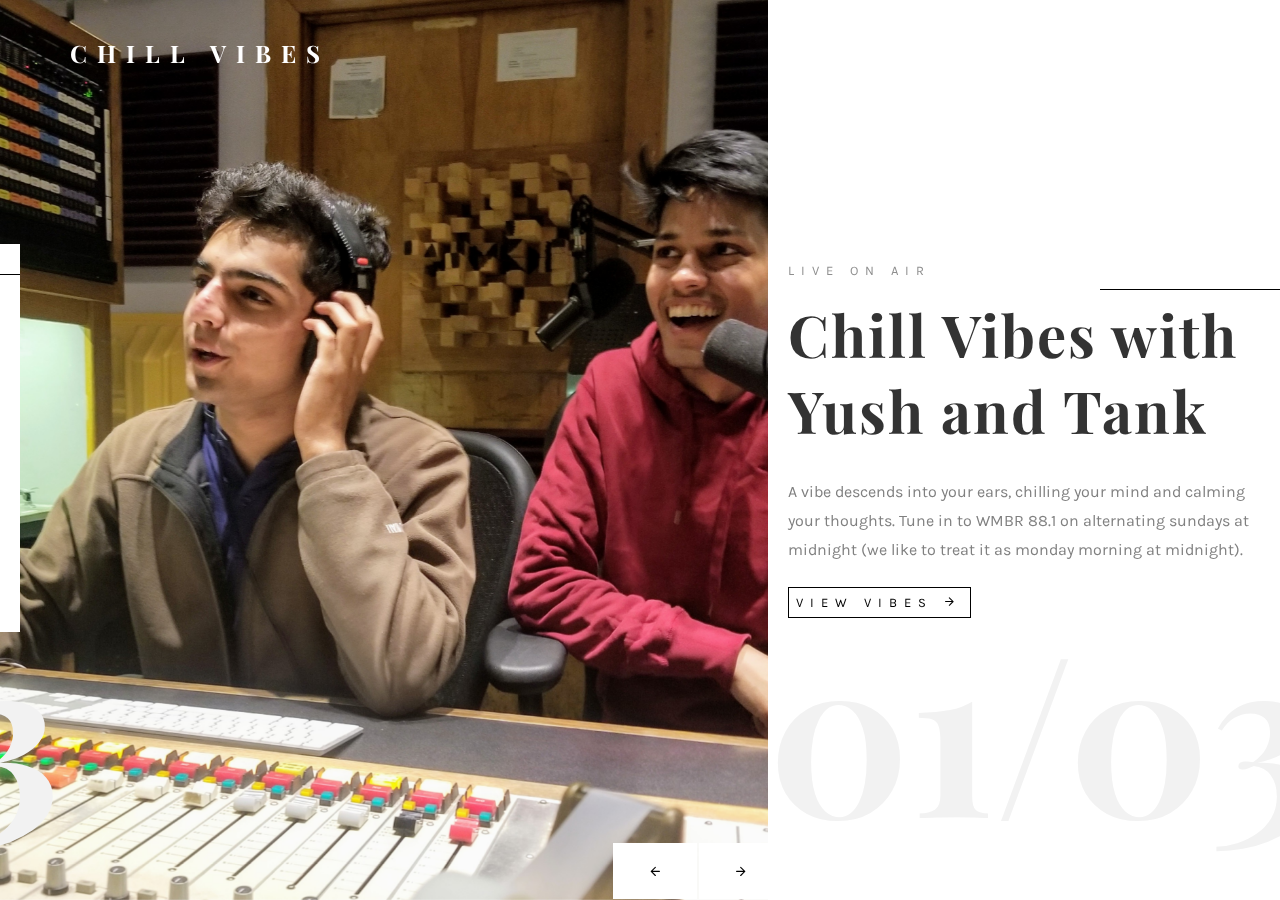
==== commit b60055c2: "updated spacing" ====
--- a/index.html
+++ b/index.html
@@ -101,7 +101,7 @@
 				<div class="row">
 					<div class="col-md-12">
 						<div class="colorlib-navbar-brand">
-							<a class="colorlib-logo" href="index.html">Chill Vibes</a>
+							<a class="colorlib-logo" color="white" href="index.html">Chill Vibes</a>
 						</div>
 						<!-- <a href="#" class="js-colorlib-nav-toggle colorlib-nav-toggle"><i></i></a> -->
 					</div>
--- a/css/style.css
+++ b/css/style.css
@@ -313,7 +313,7 @@
     header .colorlib-navbar-brand .colorlib-logo {
       font-size: 24px;
       text-transform: uppercase;
-      color: #000;
+      color: #ffffff;
       font-family: "Playfair Display", Georgia, serif;
       font-weight: 700;
       letter-spacing: 10px;
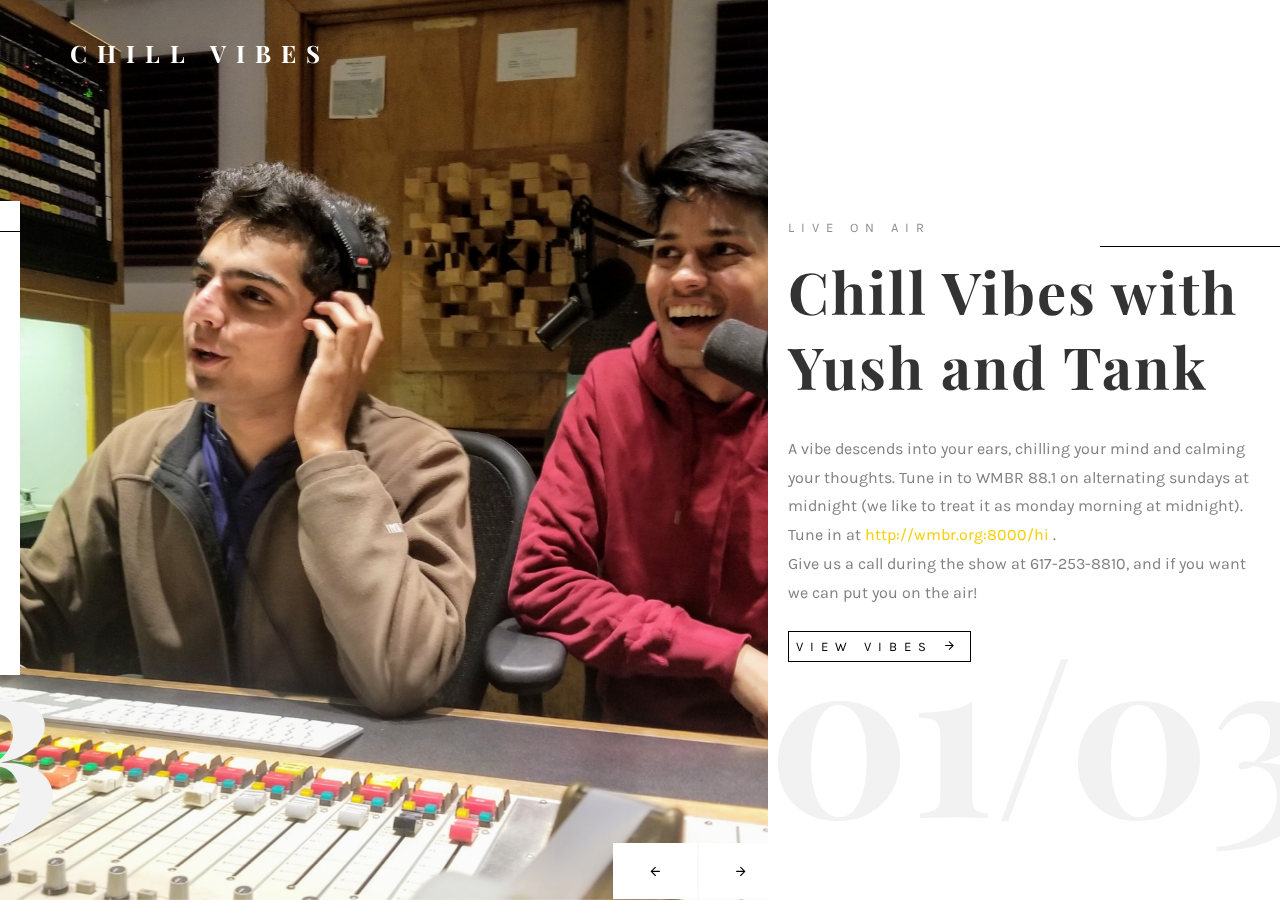
==== commit e67ba5fd: "edited work page to have songs, edited description" ====
--- a/index.html
+++ b/index.html
@@ -123,7 +123,7 @@
 										<div class="desc">
 											<span class="tag" >Live on Air</span>
 											<h2>Chill Vibes with Yush and Tank</h2>
-											<p>A vibe descends into your ears, chilling your mind and calming your thoughts. Tune in to WMBR 88.1 on alternating sundays at midnight (we like to treat it as monday morning at midnight).</p>
+											<p>A vibe descends into your ears, chilling your mind and calming your thoughts. Tune in to WMBR 88.1 on alternating sundays at midnight (we like to treat it as monday morning at midnight).<br> Tune in at <a href> http://wmbr.org:8000/hi </a>. <br> Give us a call during the show at 617-253-8810, and if you want we can put you on the air!</p>
 											<p><a href="work.html" class="btn-view" >View Vibes <i class="icon-arrow-right3"></i></a></p>
 										</div>
 									</div>
@@ -145,7 +145,7 @@
 										<div class="desc">
 											<span class="tag" >Live on Air</span>
 											<h2 >Chill Vibes with Yush and Tank</h2>
-											<p >A small vibe whistles into your ears, chilling your mind and calming your thoughts. Tune in to WMBR 88.1 on alternating sundays at midnight (we like to treat it as monday morning at midnight).</p>
+											<p >A small vibe whistles into your ears, chilling your mind and calming your thoughts. Tune in to WMBR 88.1 on alternating sundays at midnight (we like to treat it as monday morning at midnight).<br> Tune in at <a href> http://wmbr.org:8000/hi </a>. <br> Give us a call during the show at 617-253-8810, and if you want we can put you on the air!</p>
 											<p><a href="work.html" class="btn-view" >View Vibes <i class="icon-arrow-right3"></i></a></p>
 										</div>
 									</div>
@@ -167,7 +167,7 @@
 										<div class="desc">
 											<span class="tag" >Live on Air</span>
 											<h2 >Chill Vibes with Yush and Tank</h2>
-											<p >A small vibe carouses into your ears, chilling your mind and calming your thoughts. Tune in to WMBR 88.1 on alternating sundays at midnight (we like to treat it as monday morning at midnight).</p>
+											<p >A small vibe carouses into your ears, chilling your mind and calming your thoughts. Tune in to WMBR 88.1 on alternating sundays at midnight (we like to treat it as monday morning at midnight).<br> Tune in at <a href> http://wmbr.org:8000/hi </a>. <br> Give us a call during the show at 617-253-8810, and if you want we can put you on the air!</p>
 											<p><a href="work.html" class="btn-view" >View Vibes<i class="icon-arrow-right3"></i></a></p>
 										</div>
 									</div>
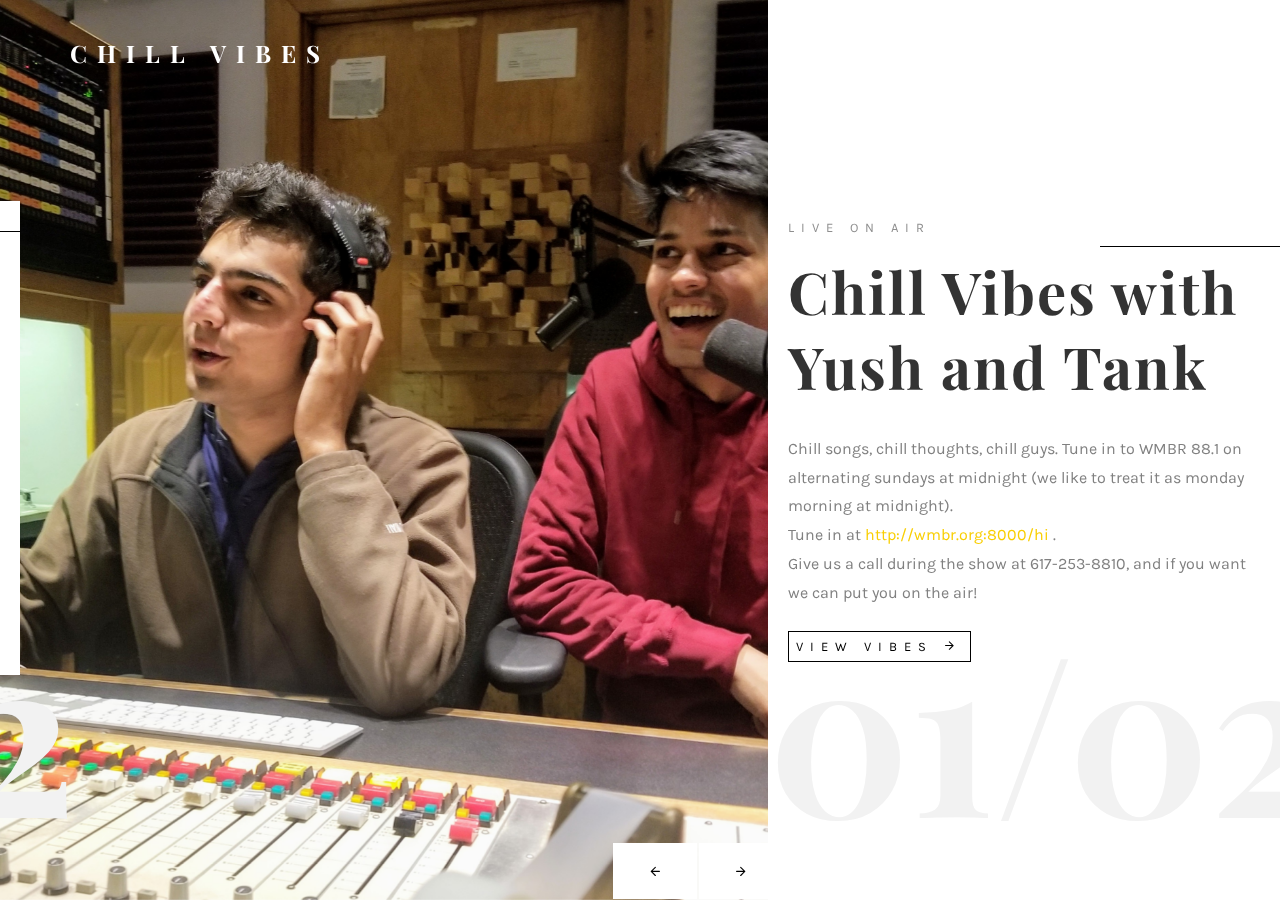
==== commit 1b4180b5: "edited work page" ====
--- a/index.html
+++ b/index.html
@@ -118,34 +118,12 @@
 						<div class="col-one-forth js-fullheight">
 							<div class="display-t js-fullheight">
 								<div class="display-tc js-fullheight">
-									<h2 class="number">01/03</h2>
+									<h2 class="number">01/02</h2>
 									<div class="text-inner" style="background-color:rgb(256,256,256);margin-left: 20px">
 										<div class="desc">
 											<span class="tag" >Live on Air</span>
 											<h2>Chill Vibes with Yush and Tank</h2>
-											<p>A vibe descends into your ears, chilling your mind and calming your thoughts. Tune in to WMBR 88.1 on alternating sundays at midnight (we like to treat it as monday morning at midnight).<br> Tune in at <a href> http://wmbr.org:8000/hi </a>. <br> Give us a call during the show at 617-253-8810, and if you want we can put you on the air!</p>
-											<p><a href="work.html" class="btn-view" >View Vibes <i class="icon-arrow-right3"></i></a></p>
-										</div>
-									</div>
-								</div>
-							</div>
-						</div>
-					</div>
-				</div>
-				<div class="item">
-					<div class="hero-flex js-fullheight">
-						<div class="col-three-forth">
-							<div class="hero-img js-fullheight" style="background-image: url(images/img_bg_1.jpg);"></div>
-						</div>
-						<div class="col-one-forth js-fullheight">
-							<div class="display-t js-fullheight">
-								<div class="display-tc js-fullheight">
-									<h2 class="number">02/03</h2>
-									<div class="text-inner"  style="background-color:rgb(256,256,256);margin-left: 20px">
-										<div class="desc">
-											<span class="tag" >Live on Air</span>
-											<h2 >Chill Vibes with Yush and Tank</h2>
-											<p >A small vibe whistles into your ears, chilling your mind and calming your thoughts. Tune in to WMBR 88.1 on alternating sundays at midnight (we like to treat it as monday morning at midnight).<br> Tune in at <a href> http://wmbr.org:8000/hi </a>. <br> Give us a call during the show at 617-253-8810, and if you want we can put you on the air!</p>
+											<p>Chill songs, chill thoughts, chill guys. Tune in to WMBR 88.1 on alternating sundays at midnight (we like to treat it as monday morning at midnight).<br> Tune in at <a href> http://wmbr.org:8000/hi </a>. <br> Give us a call during the show at 617-253-8810, and if you want we can put you on the air!</p>
 											<p><a href="work.html" class="btn-view" >View Vibes <i class="icon-arrow-right3"></i></a></p>
 										</div>
 									</div>
@@ -160,7 +138,7 @@
 							<div class="hero-img js-fullheight" style="background-image: url(images/walker1.jpg);"></div>
 						</div>
 						<div class="col-one-forth js-fullheight">
-							<h2 class="number">03/03</h2>
+							<h2 class="number">02/02</h2>
 							<div class="display-t js-fullheight">
 								<div class="display-tc js-fullheight">
 									<div class="text-inner"  style="background-color:rgb(256,256,256);margin-left: 20px">
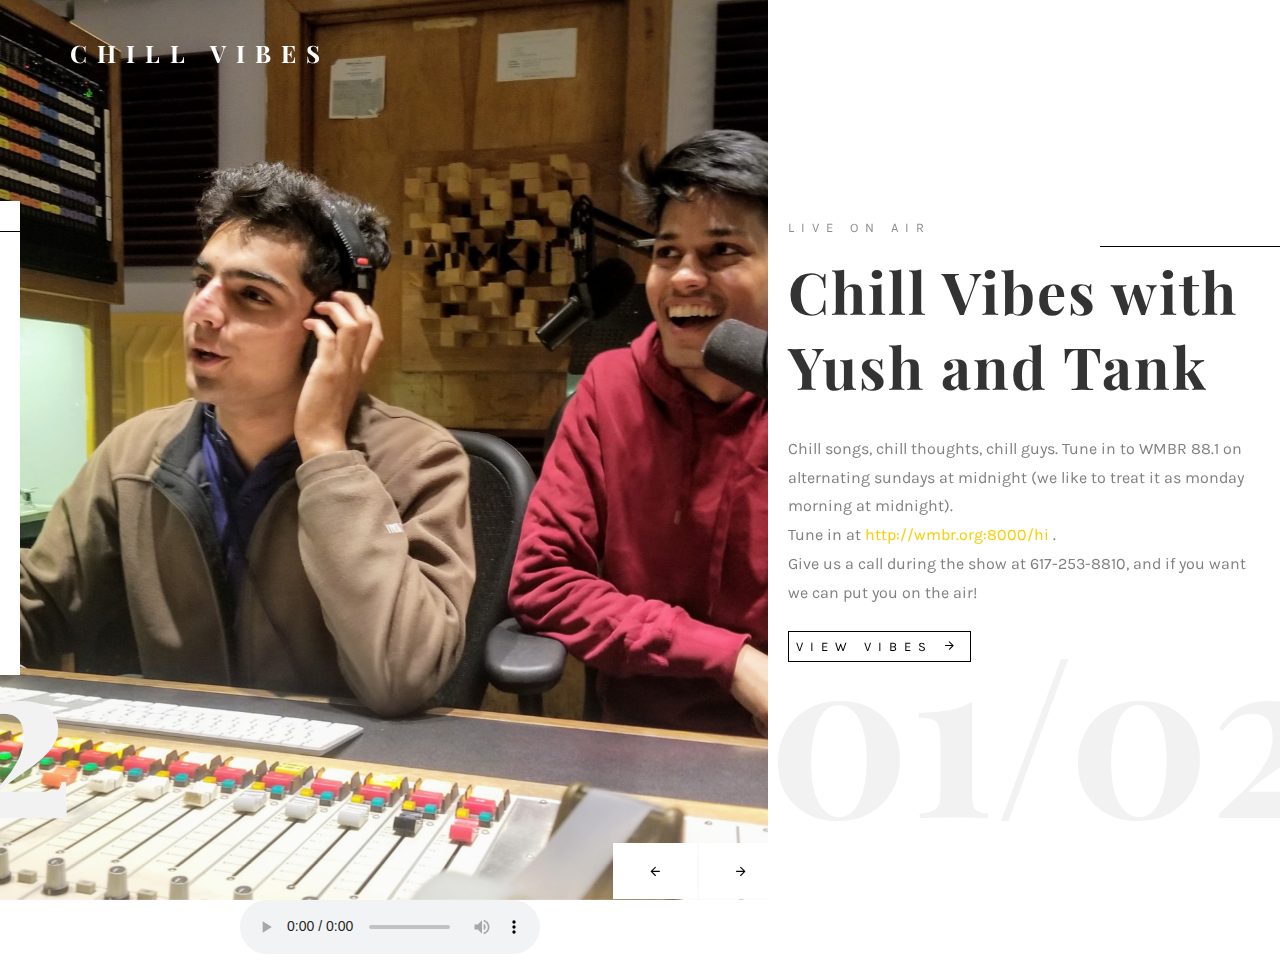
==== commit 77925bcc: "added recent shows, fixed nav" ====
--- a/index.html
+++ b/index.html
@@ -40,7 +40,9 @@
 
 	<link rel="stylesheet" href="css/style.css">
 
-
+	<link rel="icon" 
+      type="image/ico" 
+      href="mic.ico" />
 	<!-- Modernizr JS -->
 	<script src="js/modernizr-2.6.2.min.js"></script>
 	<!-- FOR IE9 below -->
@@ -50,50 +52,46 @@
 
 	</head>
 	<body>
-
-	<!-- <nav id="colorlib-main-nav" role="navigation">
+	<nav id="colorlib-main-nav" role="navigation">
 		<a href="#" class="js-colorlib-nav-toggle colorlib-nav-toggle active"><i></i></a>
 		<div class="js-fullheight colorlib-table">
 			<div class="colorlib-table-cell js-fullheight">
 				<div class="row">
 					<div class="col-md-12">
-						<div class="form-group">
-							<input type="text" class="form-control" id="search" placeholder="Enter any key to search...">
-							<button type="submit" class="btn btn-primary"><i class="icon-search3"></i></button>
-						</div>
-					</div>
-				</div>
-				<div class="row">
-					<div class="col-md-12">
 						<ul>
-							<li class="active"><a href="index.html">Home</a></li>
+							<li><a href="index.html">Home</a></li>
 							<li><a href="work.html">Work</a></li>
-							<li><a href="blog.html">Blog</a></li>
-							<li><a href="about.html">About</a></li>
-							<li><a href="contact.html">Contact</a></li>
+							<li class="active"><a href="contact.html">About/Contact</a></li>
 						</ul>
 					</div>
 				</div>
 				<div class="row">
 					<div class="col-md-12">
 						<h2 class="head-title">Gallery</h2>
-						<a href="images/work-1.jpg" class="gallery image-popup-link text-center" style="background-image: url(images/work-1.jpg);">
-							<span><i class="icon-search3"></i></span>
-						</a>
-						<a href="images/work-2.jpg" class="gallery image-popup-link text-center" style="background-image: url(images/work-2.jpg);">
-							<span><i class="icon-search3"></i></span>
-						</a>
-						<a href="images/work-3.jpg" class="gallery image-popup-link text-center" style="background-image: url(images/work-3.jpg);">
-							<span><i class="icon-search3"></i></span>
-						</a>
-						<a href="images/work-4.jpg" class="gallery image-popup-link text-center" style="background-image: url(images/work-4.jpg);">
+						<a href="images/walker1.jpg" class="gallery image-popup-link text-center" style="background-image: url(images/walker1.jpg);">
+							<span><i class="icon-search3"></i></span>
+						</a>
+						<a href="images/radioshow1.jpg" class="gallery image-popup-link text-center" style="background-image: url(images/radioshow1.jpg);">
+							<span><i class="icon-search3"></i></span>
+						</a>
+						<a href="images/weeknd1.jpg" class="gallery image-popup-link text-center" style="background-image: url(images/weeknd1.jpg);">
+							<span><i class="icon-search3"></i></span>
+						</a>
+						<a href="images/trees2.jpg" class="gallery image-popup-link text-center" style="background-image: url(images/trees2.jpg);">
+							<span><i class="icon-search3"></i></span>
+						</a>
+						<a href="images/frank2.jfif" class="gallery image-popup-link text-center" style="background-image: url(images/frank2.jfif);">
+							<span><i class="icon-search3"></i></span>
+						</a>
+						<a href="images/kanye3.jpg" class="gallery image-popup-link text-center" style="background-image: url(images/kanye3.jpg);">
 							<span><i class="icon-search3"></i></span>
 						</a>
 					</div>
 				</div>
 			</div>
 		</div>
-	</nav> -->
+	</nav>
+
 	
 	<div id="colorlib-page">
 		<header>
@@ -123,7 +121,7 @@
 										<div class="desc">
 											<span class="tag" >Live on Air</span>
 											<h2>Chill Vibes with Yush and Tank</h2>
-											<p>Chill songs, chill thoughts, chill guys. Tune in to WMBR 88.1 on alternating sundays at midnight (we like to treat it as monday morning at midnight).<br> Tune in at <a href> http://wmbr.org:8000/hi </a>. <br> Give us a call during the show at 617-253-8810, and if you want we can put you on the air!</p>
+											<p>Chill songs, chill thoughts, chill guys. Tune in to WMBR 88.1 on alternating sundays at midnight (we like to treat it as monday morning at midnight).<br> Tune in at <a href="http://wmbr.org:8000/hi"> http://wmbr.org:8000/hi </a>. <br> Give us a call during the show at 617-253-8810, and if you want we can put you on the air!</p>
 											<p><a href="work.html" class="btn-view" >View Vibes <i class="icon-arrow-right3"></i></a></p>
 										</div>
 									</div>
@@ -159,6 +157,47 @@
 	
 	</div>
 
+	<!-- <audioplayer> -->
+	<div style="width:800px; margin:0 auto;" id="audioplayer">
+		<!-- <div class="container"> -->
+		<div class="example">
+			<audio crossorigin>
+			<source src="http://wmbr.org:8000/hi" type="audio/mpeg">
+			</audio>
+		</div>
+
+		<audio controls preload="metadata" style=" width:300px;">
+			<source src="http://wmbr.org:8000/hi" type="audio/mpeg">
+		</audio><br />
+			<!-- <video controls="" autoplay="" name="media" sophis-video-control="true" class="sophis-video"><source src="http://wmbr.org:8000/hi" type="audio/mpeg"></video> -->
+
+			<!-- <div class="row">
+				<div class="col-md-4 col-pb-sm text-center">
+					<div class="row">
+						<div class="col-md-10">
+							<h2>Office</h2>
+							<p>291 South 21th Street, <br> Suite 721 New York NY 10016</p>
+						</div>
+					</div>
+				</div>
+				<div class="col-md-4 col-pb-sm text-center">
+					<h2>Get in Touch</h2>
+					<p><a href="#">noah@info.com</a></p>
+				</div>
+				<div class="col-md-4 col-pb-sm text-center">
+					<h2>Social</h2>
+					<p class="colorlib-social-icons">
+						<a href="#"><i class="icon-facebook4"></i></a>
+						<a href="#"><i class="icon-twitter3"></i></a>
+						<a href="#"><i class="icon-googleplus"></i></a>
+						<a href="#"><i class="icon-dribbble2"></i></a>
+					</p>
+				</div>
+			</div> -->
+		<!-- </div> -->
+	</div>
+	<!-- </footer> -->
+		
 	<!-- jQuery -->
 	<script src="js/jquery.min.js"></script>
 	<!-- jQuery Easing -->
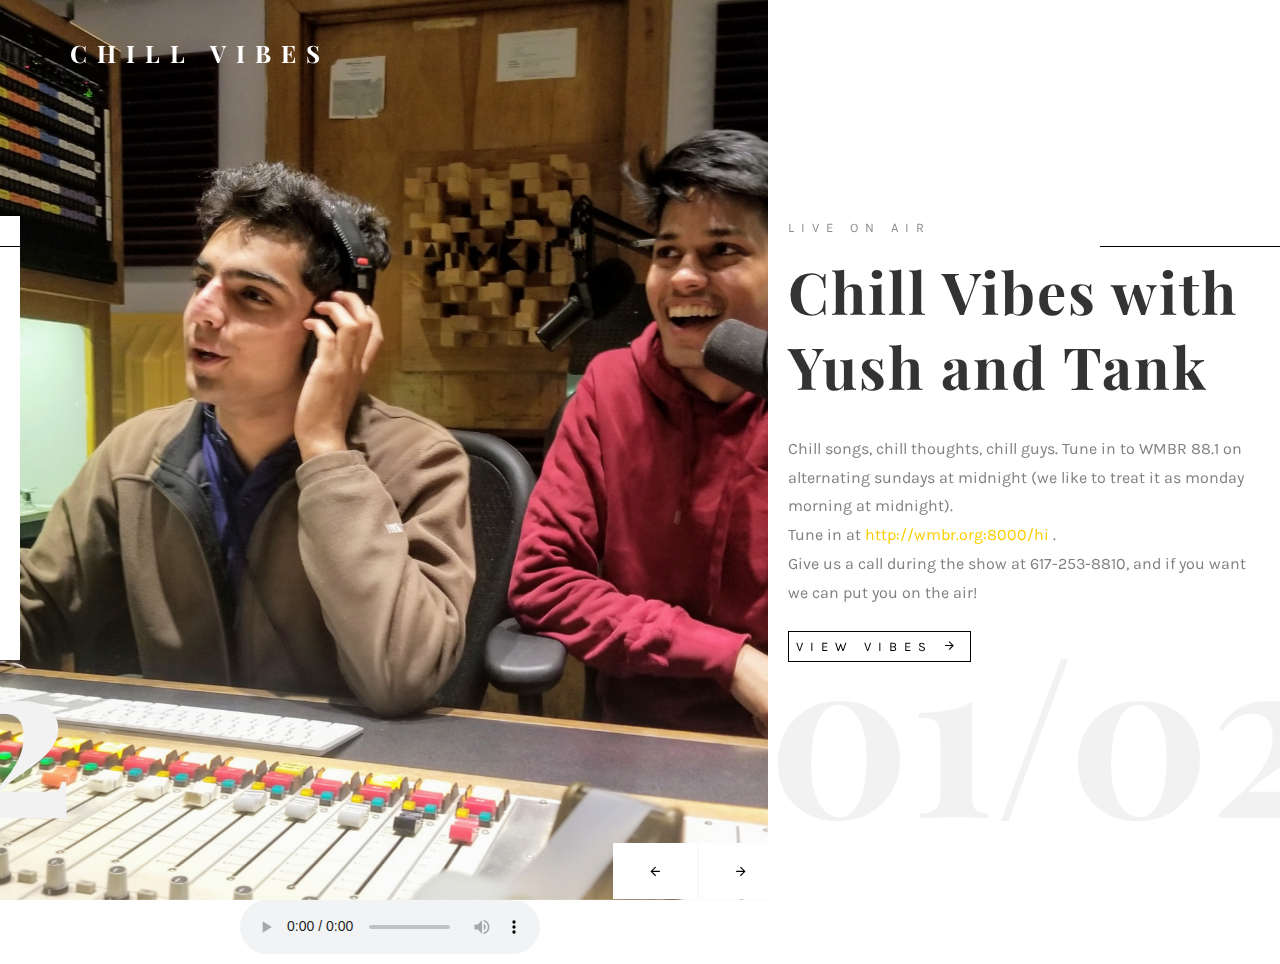
==== commit 3f757bc1: "fixed carouses" ====
--- a/index.html
+++ b/index.html
@@ -143,7 +143,7 @@
 										<div class="desc">
 											<span class="tag" >Live on Air</span>
 											<h2 >Chill Vibes with Yush and Tank</h2>
-											<p >A small vibe carouses into your ears, chilling your mind and calming your thoughts. Tune in to WMBR 88.1 on alternating sundays at midnight (we like to treat it as monday morning at midnight).<br> Tune in at <a href> http://wmbr.org:8000/hi </a>. <br> Give us a call during the show at 617-253-8810, and if you want we can put you on the air!</p>
+											<p >Chill songs, chill thoughts, chill guys. Tune in to WMBR 88.1 on alternating sundays at midnight (we like to treat it as monday morning at midnight).<br> Tune in at <a href> http://wmbr.org:8000/hi </a>. <br> Give us a call during the show at 617-253-8810, and if you want we can put you on the air!</p>
 											<p><a href="work.html" class="btn-view" >View Vibes<i class="icon-arrow-right3"></i></a></p>
 										</div>
 									</div>
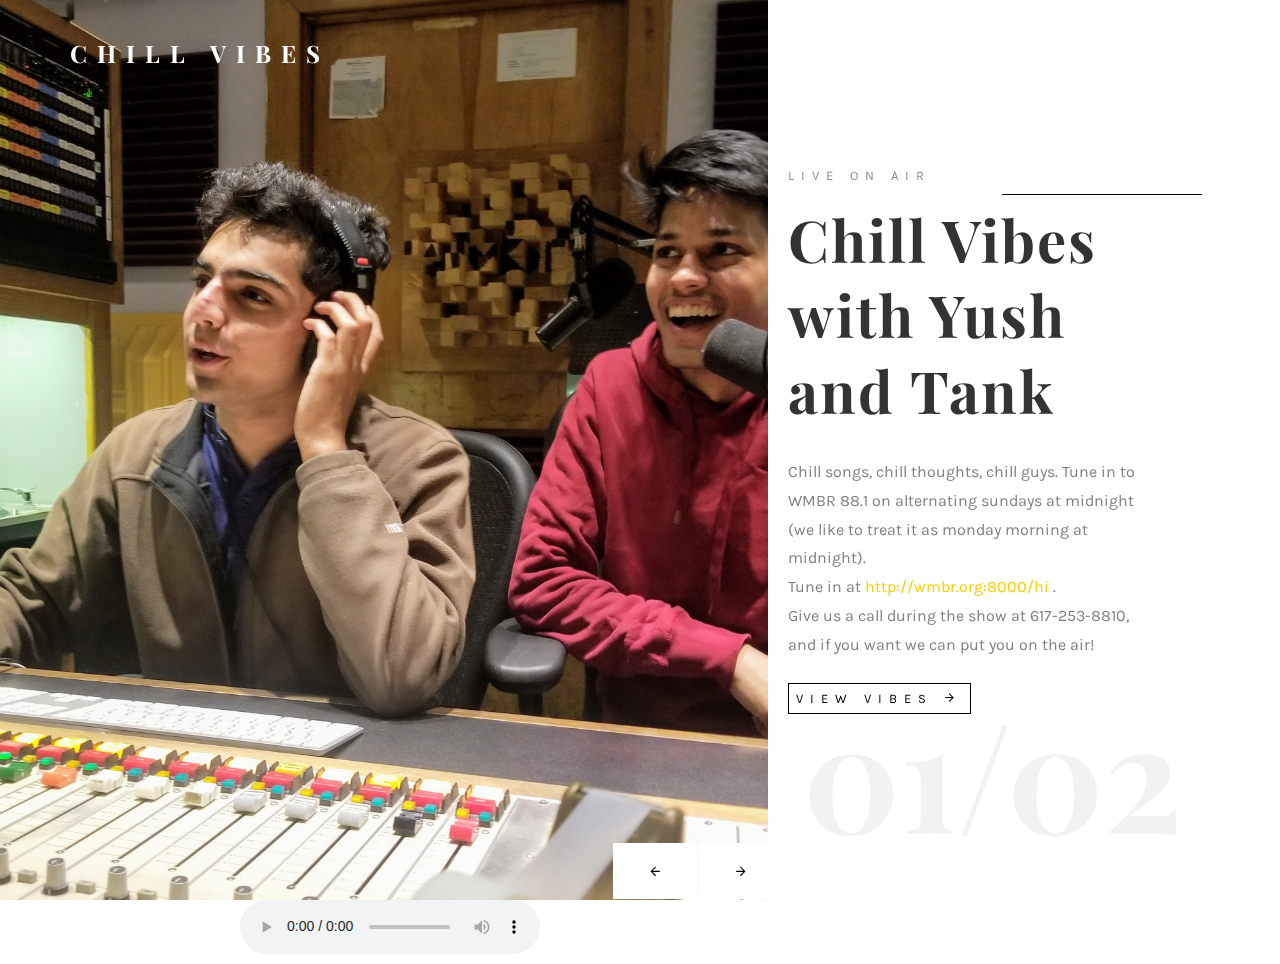
==== commit 01bfd077: "added analytics code and a lot of random other code for transitioning home site" ====
--- a/index.html
+++ b/index.html
@@ -1,54 +1,64 @@
 <!DOCTYPE HTML>
 <html>
 	<head>
-	<meta charset="utf-8">
-	<meta http-equiv="X-UA-Compatible" content="IE=edge">
-	<title>Chill Vibes</title>
-	<meta name="viewport" content="width=device-width, initial-scale=1">
-	<meta name="description" content="" />
-	<meta name="keywords" content="" />
-	<meta name="author" content="" />
-
-  <!-- Facebook and Twitter integration -->
-	<meta property="og:title" content=""/>
-	<meta property="og:image" content=""/>
-	<meta property="og:url" content=""/>
-	<meta property="og:site_name" content=""/>
-	<meta property="og:description" content=""/>
-	<meta name="twitter:title" content="" />
-	<meta name="twitter:image" content="" />
-	<meta name="twitter:url" content="" />
-	<meta name="twitter:card" content="" />
-
-	<!-- Place favicon.ico and apple-touch-icon.png in the root directory -->
-	<link rel="shortcut icon" href="favicon.ico">
-
-	<link href="https://fonts.googleapis.com/css?family=Karla:400,700" rel="stylesheet">
-	<link href="https://fonts.googleapis.com/css?family=Playfair+Display:400,400i,700" rel="stylesheet">
-	
-	<!-- Animate.css -->
-	<link rel="stylesheet" href="css/animate.css">
-	<!-- Icomoon Icon Fonts-->
-	<link rel="stylesheet" href="css/icomoon.css">
-	<!-- Bootstrap  -->
-	<link rel="stylesheet" href="css/bootstrap.css">
-	<!-- Owl Carousel -->
-	<link rel="stylesheet" href="css/owl.carousel.min.css">
-	<link rel="stylesheet" href="css/owl.theme.default.min.css">
-	<!-- Magnific Popup -->
-	<link rel="stylesheet" href="css/magnific-popup.css">
-
-	<link rel="stylesheet" href="css/style.css">
-
-	<link rel="icon" 
-      type="image/ico" 
-      href="mic.ico" />
-	<!-- Modernizr JS -->
-	<script src="js/modernizr-2.6.2.min.js"></script>
-	<!-- FOR IE9 below -->
-	<!--[if lt IE 9]>
-	<script src="js/respond.min.js"></script>
-	<![endif]-->
+		<!-- Global site tag (gtag.js) - Google Analytics -->
+		<script async src="https://www.googletagmanager.com/gtag/js?id=UA-155382110-1"></script>
+		<script>
+		  window.dataLayer = window.dataLayer || [];
+		  function gtag(){dataLayer.push(arguments);}
+		  gtag('js', new Date());
+
+		  gtag('config', 'UA-155382110-1');
+		</script>
+
+		<meta charset="utf-8">
+		<meta http-equiv="X-UA-Compatible" content="IE=edge">
+		<title>Chill Vibes</title>
+		<meta name="viewport" content="width=device-width, initial-scale=1">
+		<meta name="description" content="" />
+		<meta name="keywords" content="" />
+		<meta name="author" content="" />
+
+	  <!-- Facebook and Twitter integration -->
+		<meta property="og:title" content=""/>
+		<meta property="og:image" content=""/>
+		<meta property="og:url" content=""/>
+		<meta property="og:site_name" content=""/>
+		<meta property="og:description" content=""/>
+		<meta name="twitter:title" content="" />
+		<meta name="twitter:image" content="" />
+		<meta name="twitter:url" content="" />
+		<meta name="twitter:card" content="" />
+
+		<!-- Place favicon.ico and apple-touch-icon.png in the root directory -->
+		<link rel="shortcut icon" href="favicon.ico">
+
+		<link href="https://fonts.googleapis.com/css?family=Karla:400,700" rel="stylesheet">
+		<link href="https://fonts.googleapis.com/css?family=Playfair+Display:400,400i,700" rel="stylesheet">
+		
+		<!-- Animate.css -->
+		<link rel="stylesheet" href="css/animate.css">
+		<!-- Icomoon Icon Fonts-->
+		<link rel="stylesheet" href="css/icomoon.css">
+		<!-- Bootstrap  -->
+		<link rel="stylesheet" href="css/bootstrap.css">
+		<!-- Owl Carousel -->
+		<link rel="stylesheet" href="css/owl.carousel.min.css">
+		<link rel="stylesheet" href="css/owl.theme.default.min.css">
+		<!-- Magnific Popup -->
+		<link rel="stylesheet" href="css/magnific-popup.css">
+
+		<link rel="stylesheet" href="css/style.css">
+
+		<link rel="icon" 
+	      type="image/ico" 
+	      href="mic.ico" />
+		<!-- Modernizr JS -->
+		<script src="js/modernizr-2.6.2.min.js"></script>
+		<!-- FOR IE9 below -->
+		<!--[if lt IE 9]>
+		<script src="js/respond.min.js"></script>
+		<![endif]-->
 
 	</head>
 	<body>
@@ -112,8 +122,8 @@
 					<div class="hero-flex js-fullheight">
 						<div class="col-three-forth">
 							<div class="hero-img js-fullheight" style="background-image: url(images/radioshow1.jpg);"></div>
-						</div>
-						<div class="col-one-forth js-fullheight">
+						</div>						
+						<div class="col-one-forth js-fullheight" style="-ms-flex-wrap: nowrap; flex-wrap: nowrap; -webkit-flex-wrap: nowrap; -moz-flex-wrap: nowrap; width: calc((100vw / 3 ) - 1vw);  padding-left: 0px; padding-right: 0px; float: left;">
 							<div class="display-t js-fullheight">
 								<div class="display-tc js-fullheight">
 									<h2 class="number">01/02</h2>
@@ -135,7 +145,7 @@
 						<div class="col-three-forth">
 							<div class="hero-img js-fullheight" style="background-image: url(images/walker1.jpg);"></div>
 						</div>
-						<div class="col-one-forth js-fullheight">
+						<div class="col-one-forth js-fullheight" style="-ms-flex-wrap: nowrap; flex-wrap: nowrap; -webkit-flex-wrap: nowrap; -moz-flex-wrap: nowrap; width: calc((100vw / 3 ) - 1vw);  padding-left: 0px; padding-right: 0px; float: left;">
 							<h2 class="number">02/02</h2>
 							<div class="display-t js-fullheight">
 								<div class="display-tc js-fullheight">
--- a/css/style.css
+++ b/css/style.css
@@ -352,10 +352,11 @@
     display: -ms-flexbox;
     display: -webkit-flex;
     display: flex;
-    -ms-flex-wrap: wrap;
-    flex-wrap: wrap;
-    -webkit-flex-wrap: wrap;
-    -moz-flex-wrap: wrap; }
+    margin-right:0;
+    -ms-flex-wrap: nowrap;
+    flex-wrap: nowrap;
+    -webkit-flex-wrap: nowrap;
+    -moz-flex-wrap: nowrap; }
     #colorlib-hero .hero-flex .col-three-forth {
       width: 60%;
       z-index: -1;
@@ -376,7 +377,7 @@
       bottom: 0;
       left: 0;
       right: 0;
-      font-size: 220px;
+      font-size: 150px;
       text-align: right;
       color: #f2f2f2;
       font-weight: 700; }
@@ -594,6 +595,7 @@
   display: flex;
   -ms-flex-wrap: wrap;
   flex-wrap: wrap;
+  margin-right: 0;
   -webkit-flex-wrap: wrap;
   -moz-flex-wrap: wrap;
   width: 100%;
